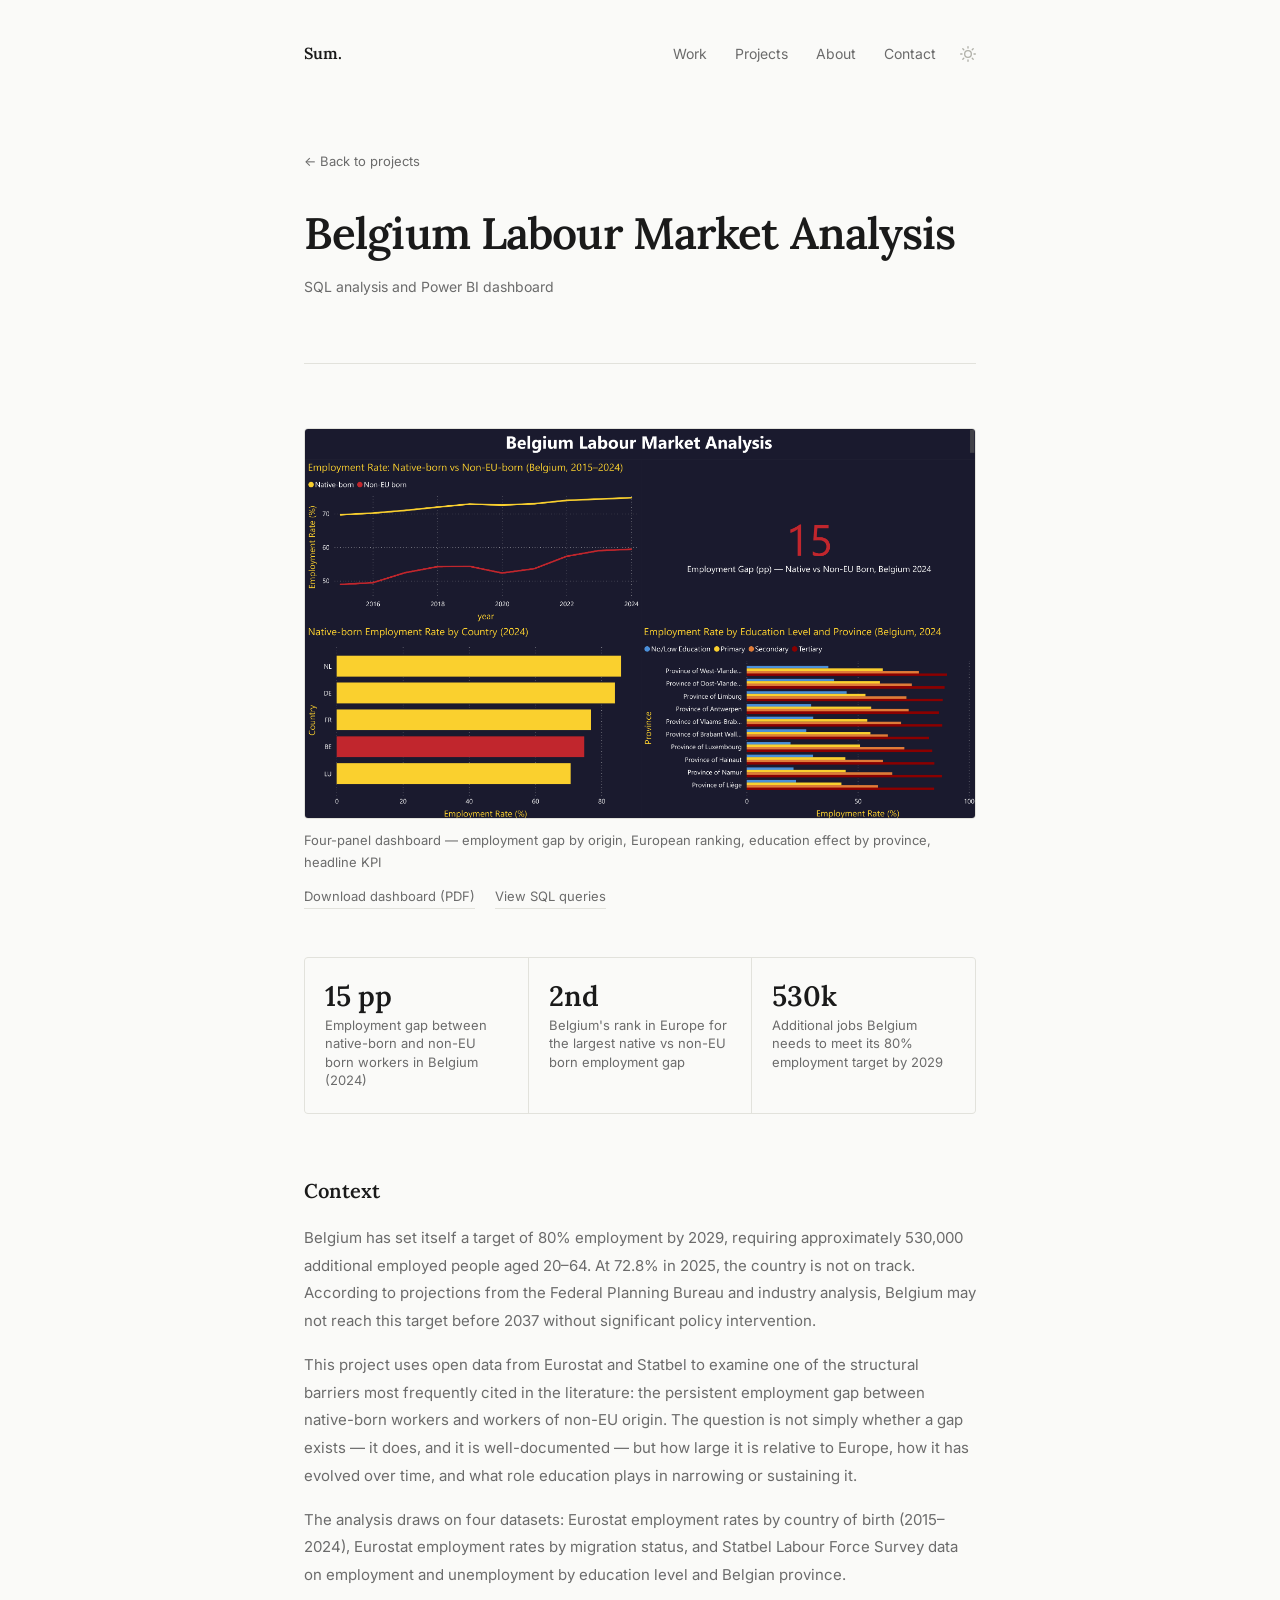
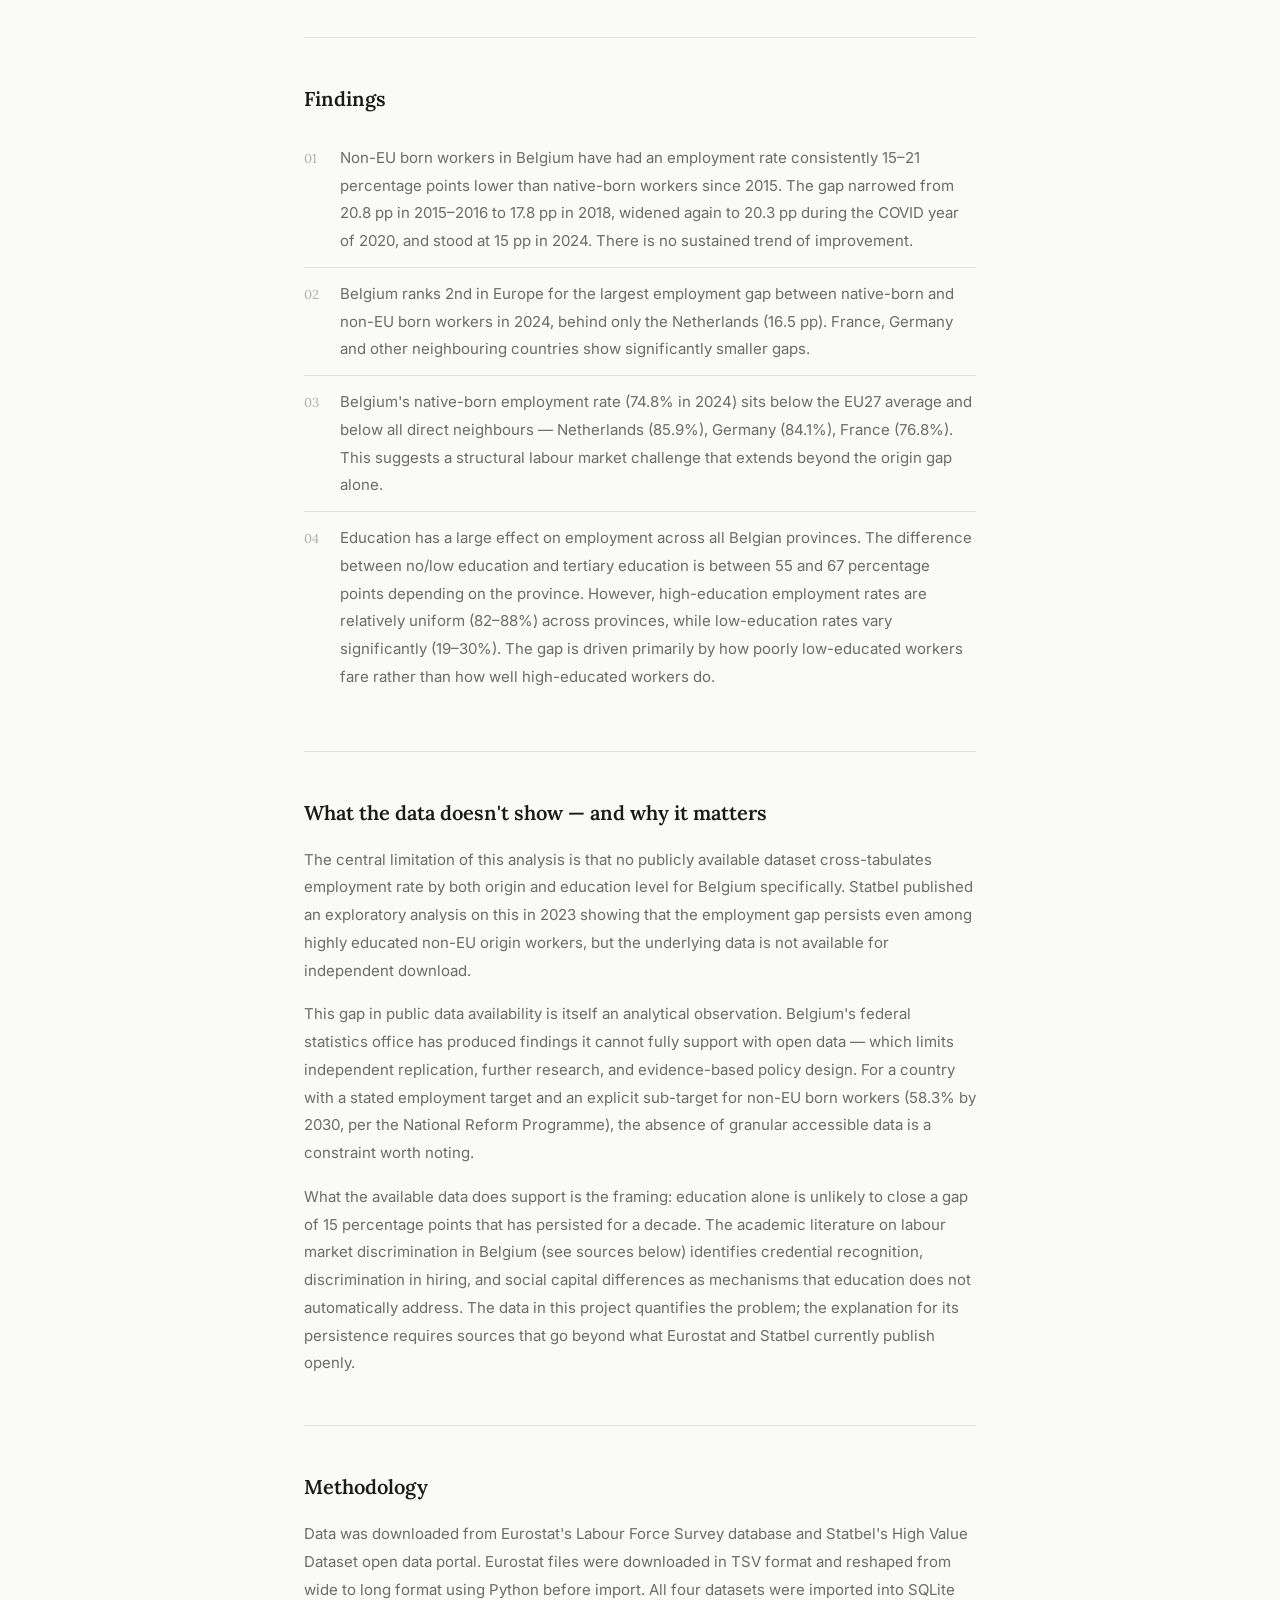
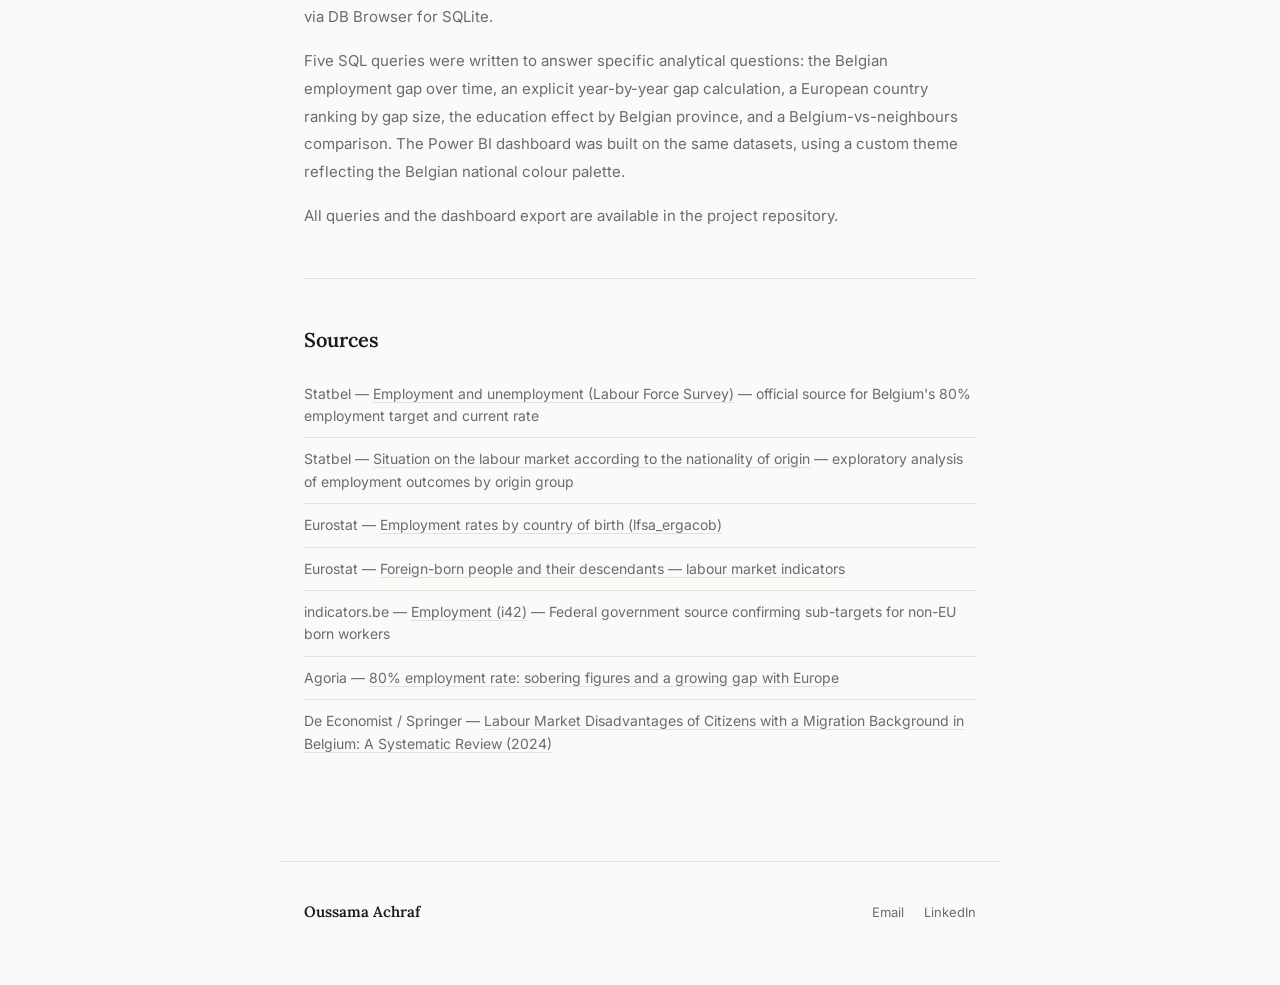
==== labour-market-analysis.html @ a5e53f94 "Add Belgium Labour Market Analysis project; rename process analysis file - Add labour-market-analysi" ====
<!DOCTYPE html>
<html lang="en">
<head>
<meta charset="UTF-8">
<meta name="viewport" content="width=device-width, initial-scale=1.0">
<title>Belgium Labour Market Analysis — Oussama Achraf</title>
<link rel="icon" href="./favicon.svg" type="image/svg+xml">
<link rel="preconnect" href="https://fonts.googleapis.com">
<link rel="preconnect" href="https://fonts.gstatic.com" crossorigin>
<link href="https://fonts.googleapis.com/css2?family=Lora:ital,wght@0,400;0,600;1,400&family=Inter:wght@300;400;500&display=swap" rel="stylesheet">
<style>
*, *::before, *::after {
  box-sizing: border-box;
  margin: 0;
  padding: 0;
}

:root {
  --bg: #fafaf8;
  --text: #1a1a1a;
  --muted: #6b6b6b;
  --faint: #b0b0a8;
  --border: #e2e2dc;
  --surface: #f2f2ee;
  --serif: 'Lora', Georgia, serif;
  --sans: 'Inter', system-ui, sans-serif;
}

body.dark {
  --bg: #1e1e1e;
  --text: #e8e8e3;
  --muted: #8a8a82;
  --faint: #4e4e49;
  --border: #2d2d2a;
  --surface: #252522;
}

html {
  font-size: 16px;
  scroll-behavior: smooth;
}

body {
  background: var(--bg);
  color: var(--text);
  font-family: var(--sans);
  font-weight: 400;
  line-height: 1.7;
  -webkit-font-smoothing: antialiased;
  transition: background 0.2s ease, color 0.2s ease;
}

/* ─── NAV ─────────────────────────────────────────── */
nav {
  max-width: 720px;
  margin: 0 auto;
  padding: 40px 24px 0;
  display: flex;
  justify-content: space-between;
  align-items: baseline;
}

.nav-name {
  font-family: var(--serif);
  font-size: 1rem;
  font-weight: 600;
  color: var(--text);
  text-decoration: none;
}

.nav-right {
  display: flex;
  align-items: center;
  gap: 24px;
}

.nav-links {
  list-style: none;
  display: flex;
  gap: 28px;
}

.nav-links a {
  font-size: 0.875rem;
  color: var(--muted);
  text-decoration: none;
  transition: color 0.2s;
}

.nav-links a:hover { color: var(--text); }

.theme-toggle {
  background: none;
  border: none;
  cursor: pointer;
  color: var(--faint);
  display: grid;
  place-items: center;
  padding: 0;
  transition: color 0.2s;
  line-height: 1;
}

.theme-toggle:hover { color: var(--text); }
.theme-toggle .icon-sun { display: block; }
.theme-toggle .icon-moon { display: none; }
body.dark .theme-toggle .icon-sun { display: none; }
body.dark .theme-toggle .icon-moon { display: block; }

/* ─── MAIN ────────────────────────────────────────── */
main {
  max-width: 720px;
  margin: 0 auto;
  padding: 0 24px;
}

/* ─── PAGE HEADER ─────────────────────────────────── */
.page-header {
  padding-top: 80px;
  padding-bottom: 64px;
  border-bottom: 1px solid var(--border);
}

.back-link {
  display: inline-block;
  font-size: 0.8125rem;
  color: var(--muted);
  text-decoration: none;
  margin-bottom: 36px;
  transition: color 0.2s;
}

.back-link:hover { color: var(--text); }
.back-link::before { content: "← "; }

.page-title {
  font-family: var(--serif);
  font-size: clamp(1.75rem, 5vw, 2.75rem);
  font-weight: 600;
  line-height: 1.15;
  letter-spacing: -0.02em;
  margin-bottom: 16px;
}

.page-meta {
  font-size: 0.875rem;
  color: var(--muted);
}

/* ─── DASHBOARD ───────────────────────────────────── */
.dashboard-section {
  padding: 64px 0 0;
}

.dashboard-embed {
  width: 100%;
  border: 1px solid var(--border);
  border-radius: 4px;
  display: block;
}

.dashboard-caption {
  font-size: 0.8125rem;
  color: var(--muted);
  margin-top: 10px;
}

.dashboard-actions {
  margin-top: 12px;
  display: flex;
  gap: 20px;
}

.download-link {
  font-size: 0.8125rem;
  color: var(--muted);
  text-decoration: none;
  border-bottom: 1px solid var(--border);
  padding-bottom: 1px;
  transition: color 0.2s, border-color 0.2s;
}

.download-link:hover {
  color: var(--text);
  border-color: var(--text);
}

/* ─── STAT STRIP ──────────────────────────────────── */
.stat-strip {
  display: grid;
  grid-template-columns: repeat(3, 1fr);
  gap: 1px;
  background: var(--border);
  border: 1px solid var(--border);
  border-radius: 4px;
  margin-top: 48px;
  overflow: hidden;
}

.stat-item {
  background: var(--bg);
  padding: 24px 20px;
}

.stat-value {
  font-family: var(--serif);
  font-size: 1.75rem;
  font-weight: 600;
  color: var(--text);
  line-height: 1;
  margin-bottom: 6px;
}

.stat-label {
  font-size: 0.8125rem;
  color: var(--muted);
  line-height: 1.4;
}

/* ─── ANALYSIS ────────────────────────────────────── */
.analysis {
  padding: 64px 0 96px;
}

.analysis-section {
  padding: 48px 0 0;
  border-top: 1px solid var(--border);
  margin-top: 48px;
}

.analysis-section:first-child {
  margin-top: 0;
  border-top: none;
  padding-top: 0;
}

.analysis-h2 {
  font-family: var(--serif);
  font-size: 1.25rem;
  font-weight: 600;
  color: var(--text);
  line-height: 1.3;
  margin-bottom: 20px;
}

.analysis-h3 {
  font-family: var(--serif);
  font-size: 1rem;
  font-weight: 600;
  color: var(--text);
  line-height: 1.4;
  margin-bottom: 12px;
  margin-top: 36px;
}

.analysis-h3:first-of-type { margin-top: 24px; }

.analysis p {
  font-size: 0.9375rem;
  color: var(--muted);
  line-height: 1.85;
  margin-bottom: 0;
}

.analysis p + p { margin-top: 16px; }

/* ─── FINDINGS LIST ───────────────────────────────── */
.findings-list {
  list-style: none;
  margin-top: 20px;
}

.findings-list li {
  font-size: 0.9375rem;
  color: var(--muted);
  line-height: 1.85;
  padding: 12px 0;
  border-bottom: 1px solid var(--border);
  display: flex;
  gap: 16px;
  align-items: baseline;
}

.findings-list li:last-child { border-bottom: none; }

.finding-number {
  font-family: var(--serif);
  font-size: 0.8125rem;
  color: var(--faint);
  flex-shrink: 0;
  width: 20px;
}

/* ─── SOURCE LIST ─────────────────────────────────── */
.source-list {
  list-style: none;
  margin-top: 20px;
}

.source-list li {
  font-size: 0.875rem;
  color: var(--muted);
  padding: 10px 0;
  border-bottom: 1px solid var(--border);
  line-height: 1.6;
}

.source-list li:last-child { border-bottom: none; }

.source-list a {
  color: var(--muted);
  text-decoration: none;
  border-bottom: 1px solid var(--border);
  transition: color 0.2s, border-color 0.2s;
}

.source-list a:hover {
  color: var(--text);
  border-color: var(--text);
}

/* ─── FOOTER ──────────────────────────────────────── */
footer {
  max-width: 720px;
  margin: 0 auto;
  padding: 36px 24px 60px;
  border-top: 1px solid var(--border);
  display: flex;
  justify-content: space-between;
  align-items: center;
}

.footer-name {
  font-family: var(--serif);
  font-size: 0.9375rem;
  font-weight: 600;
  color: var(--text);
}

.footer-links {
  list-style: none;
  display: flex;
  gap: 20px;
}

.footer-links a {
  font-size: 0.8125rem;
  color: var(--muted);
  text-decoration: none;
  transition: color 0.2s;
}

.footer-links a:hover { color: var(--text); }

/* ─── RESPONSIVE ──────────────────────────────────── */
@media (max-width: 640px) {
  nav { flex-direction: column; gap: 18px; }
  footer { flex-direction: column; align-items: flex-start; gap: 20px; }
  .stat-strip { grid-template-columns: 1fr; }
}
</style>
</head>
<body>

<nav>
  <a href="index.html" class="nav-name">Sum.</a>
  <div class="nav-right">
    <ul class="nav-links">
      <li><a href="index.html#work">Work</a></li>
      <li><a href="index.html#projects">Projects</a></li>
      <li><a href="index.html#about">About</a></li>
      <li><a href="mailto:achraafoussama@gmail.com">Contact</a></li>
    </ul>
    <button class="theme-toggle" aria-label="Toggle theme">
      <svg class="icon-sun" width="16" height="16" viewBox="0 0 24 24" fill="none" stroke="currentColor" stroke-width="2" stroke-linecap="round" stroke-linejoin="round">
        <circle cx="12" cy="12" r="5"/><line x1="12" y1="1" x2="12" y2="3"/><line x1="12" y1="21" x2="12" y2="23"/>
        <line x1="4.22" y1="4.22" x2="5.64" y2="5.64"/><line x1="18.36" y1="18.36" x2="19.78" y2="19.78"/>
        <line x1="1" y1="12" x2="3" y2="12"/><line x1="21" y1="12" x2="23" y2="12"/>
        <line x1="4.22" y1="19.78" x2="5.64" y2="18.36"/><line x1="18.36" y1="5.64" x2="19.78" y2="4.22"/>
      </svg>
      <svg class="icon-moon" width="16" height="16" viewBox="0 0 24 24" fill="none" stroke="currentColor" stroke-width="2" stroke-linecap="round" stroke-linejoin="round">
        <path d="M21 12.79A9 9 0 1 1 11.21 3 7 7 0 0 0 21 12.79z"/>
      </svg>
    </button>
  </div>
</nav>

<main>
  <header class="page-header">
    <a href="index.html" class="back-link">Back to projects</a>
    <h1 class="page-title">Belgium Labour Market Analysis</h1>
    <p class="page-meta">SQL analysis and Power BI dashboard</p>
  </header>

  <section class="dashboard-section">
    <img src="assets/images/belgium_labour_market_dashboard.png" alt="Power BI dashboard showing Belgium labour market analysis" class="dashboard-embed">
    <p class="dashboard-caption">Four-panel dashboard — employment gap by origin, European ranking, education effect by province, headline KPI</p>
    <div class="dashboard-actions">
      <a href="https://github.com/sumachraf/belgium-labour-market-analysis/blob/main/belgium_labour_market.pdf" target="_blank" rel="noopener" class="download-link">Download dashboard (PDF)</a>
      <a href="https://github.com/sumachraf/belgium-labour-market-analysis/blob/main/belgium_labour_market_queries.sql" target="_blank" rel="noopener" class="download-link">View SQL queries</a>
    </div>

    <div class="stat-strip">
      <div class="stat-item">
        <div class="stat-value">15 pp</div>
        <div class="stat-label">Employment gap between native-born and non-EU born workers in Belgium (2024)</div>
      </div>
      <div class="stat-item">
        <div class="stat-value">2nd</div>
        <div class="stat-label">Belgium's rank in Europe for the largest native vs non-EU born employment gap</div>
      </div>
      <div class="stat-item">
        <div class="stat-value">530k</div>
        <div class="stat-label">Additional jobs Belgium needs to meet its 80% employment target by 2029</div>
      </div>
    </div>
  </section>

  <article class="analysis">
    <div class="analysis-section">
      <h2 class="analysis-h2">Context</h2>
      <p>Belgium has set itself a target of 80% employment by 2029, requiring approximately 530,000 additional employed people aged 20–64. At 72.8% in 2025, the country is not on track. According to projections from the Federal Planning Bureau and industry analysis, Belgium may not reach this target before 2037 without significant policy intervention.</p>
      <p>This project uses open data from Eurostat and Statbel to examine one of the structural barriers most frequently cited in the literature: the persistent employment gap between native-born workers and workers of non-EU origin. The question is not simply whether a gap exists — it does, and it is well-documented — but how large it is relative to Europe, how it has evolved over time, and what role education plays in narrowing or sustaining it.</p>
      <p>The analysis draws on four datasets: Eurostat employment rates by country of birth (2015–2024), Eurostat employment rates by migration status, and Statbel Labour Force Survey data on employment and unemployment by education level and Belgian province.</p>
    </div>

    <div class="analysis-section">
      <h2 class="analysis-h2">Findings</h2>
      <ul class="findings-list">
        <li>
          <span class="finding-number">01</span>
          <span>Non-EU born workers in Belgium have had an employment rate consistently 15–21 percentage points lower than native-born workers since 2015. The gap narrowed from 20.8 pp in 2015–2016 to 17.8 pp in 2018, widened again to 20.3 pp during the COVID year of 2020, and stood at 15 pp in 2024. There is no sustained trend of improvement.</span>
        </li>
        <li>
          <span class="finding-number">02</span>
          <span>Belgium ranks 2nd in Europe for the largest employment gap between native-born and non-EU born workers in 2024, behind only the Netherlands (16.5 pp). France, Germany and other neighbouring countries show significantly smaller gaps.</span>
        </li>
        <li>
          <span class="finding-number">03</span>
          <span>Belgium's native-born employment rate (74.8% in 2024) sits below the EU27 average and below all direct neighbours — Netherlands (85.9%), Germany (84.1%), France (76.8%). This suggests a structural labour market challenge that extends beyond the origin gap alone.</span>
        </li>
        <li>
          <span class="finding-number">04</span>
          <span>Education has a large effect on employment across all Belgian provinces. The difference between no/low education and tertiary education is between 55 and 67 percentage points depending on the province. However, high-education employment rates are relatively uniform (82–88%) across provinces, while low-education rates vary significantly (19–30%). The gap is driven primarily by how poorly low-educated workers fare rather than how well high-educated workers do.</span>
        </li>
      </ul>
    </div>

    <div class="analysis-section">
      <h2 class="analysis-h2">What the data doesn't show — and why it matters</h2>
      <p>The central limitation of this analysis is that no publicly available dataset cross-tabulates employment rate by both origin and education level for Belgium specifically. Statbel published an exploratory analysis on this in 2023 showing that the employment gap persists even among highly educated non-EU origin workers, but the underlying data is not available for independent download.</p>
      <p>This gap in public data availability is itself an analytical observation. Belgium's federal statistics office has produced findings it cannot fully support with open data — which limits independent replication, further research, and evidence-based policy design. For a country with a stated employment target and an explicit sub-target for non-EU born workers (58.3% by 2030, per the National Reform Programme), the absence of granular accessible data is a constraint worth noting.</p>
      <p>What the available data does support is the framing: education alone is unlikely to close a gap of 15 percentage points that has persisted for a decade. The academic literature on labour market discrimination in Belgium (see sources below) identifies credential recognition, discrimination in hiring, and social capital differences as mechanisms that education does not automatically address. The data in this project quantifies the problem; the explanation for its persistence requires sources that go beyond what Eurostat and Statbel currently publish openly.</p>
    </div>

    <div class="analysis-section">
      <h2 class="analysis-h2">Methodology</h2>
      <p>Data was downloaded from Eurostat's Labour Force Survey database and Statbel's High Value Dataset open data portal. Eurostat files were downloaded in TSV format and reshaped from wide to long format using Python before import. All four datasets were imported into SQLite via DB Browser for SQLite.</p>
      <p>Five SQL queries were written to answer specific analytical questions: the Belgian employment gap over time, an explicit year-by-year gap calculation, a European country ranking by gap size, the education effect by Belgian province, and a Belgium-vs-neighbours comparison. The Power BI dashboard was built on the same datasets, using a custom theme reflecting the Belgian national colour palette.</p>
      <p>All queries and the dashboard export are available in the project repository.</p>
    </div>

    <div class="analysis-section">
      <h2 class="analysis-h2">Sources</h2>
      <ul class="source-list">
        <li>Statbel — <a href="https://statbel.fgov.be/en/themes/work-training/labour-market/employment-and-unemployment" target="_blank" rel="noopener">Employment and unemployment (Labour Force Survey)</a> — official source for Belgium's 80% employment target and current rate</li>
        <li>Statbel — <a href="https://statbel.fgov.be/en/news/situation-labour-market-according-nationality-origin" target="_blank" rel="noopener">Situation on the labour market according to the nationality of origin</a> — exploratory analysis of employment outcomes by origin group</li>
        <li>Eurostat — <a href="https://ec.europa.eu/eurostat/databrowser/view/LFSA_ERGACOB/default/table" target="_blank" rel="noopener">Employment rates by country of birth (lfsa_ergacob)</a></li>
        <li>Eurostat — <a href="https://ec.europa.eu/eurostat/statistics-explained/index.php?title=Foreign-born_people_and_their_descendants_-_labour_market_indicators" target="_blank" rel="noopener">Foreign-born people and their descendants — labour market indicators</a></li>
        <li>indicators.be — <a href="https://indicators.be/en/i/G08_EMP/Employment_(i42)" target="_blank" rel="noopener">Employment (i42)</a> — Federal government source confirming sub-targets for non-EU born workers</li>
        <li>Agoria — <a href="https://www.agoria.be/en/services/expertise/talent/be-the-change/80-employment-rate-sobering-figures-and-a-growing-gap-with-europe" target="_blank" rel="noopener">80% employment rate: sobering figures and a growing gap with Europe</a></li>
        <li>De Economist / Springer — <a href="https://link.springer.com/article/10.1007/s10645-024-09443-5" target="_blank" rel="noopener">Labour Market Disadvantages of Citizens with a Migration Background in Belgium: A Systematic Review (2024)</a></li>
      </ul>
    </div>
  </article>
</main>

<footer>
  <span class="footer-name">Oussama Achraf</span>
  <ul class="footer-links">
    <li><a href="mailto:achraafoussama@gmail.com">Email</a></li>
    <li><a href="https://www.linkedin.com/in/oussama-achraf/">LinkedIn</a></li>
  </ul>
</footer>

<script>
  const toggle = document.querySelector('.theme-toggle');
  const body = document.body;
  const saved = localStorage.getItem('theme');
  if (saved === 'dark') body.classList.add('dark');
  toggle.addEventListener('click', () => {
    body.classList.toggle('dark');
    localStorage.setItem('theme', body.classList.contains('dark') ? 'dark' : 'light');
  });
</script>

</body>
</html>
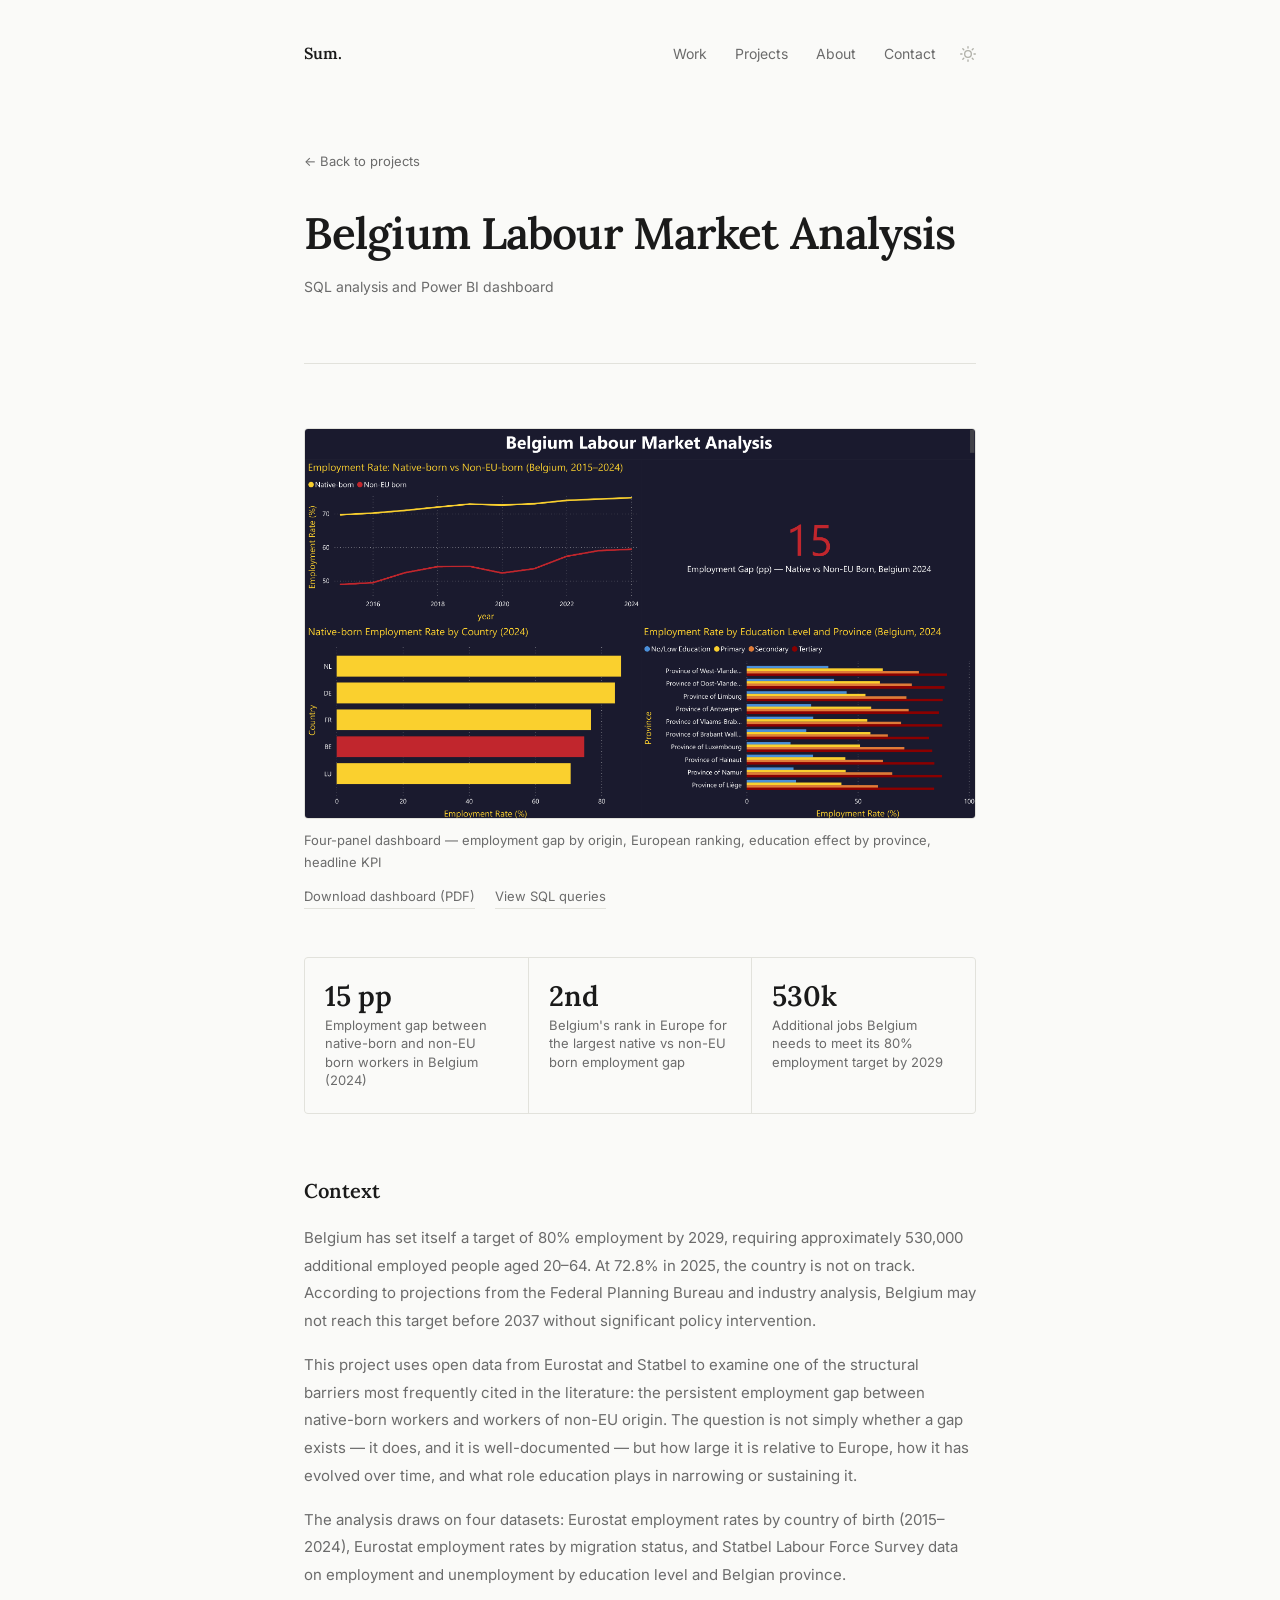
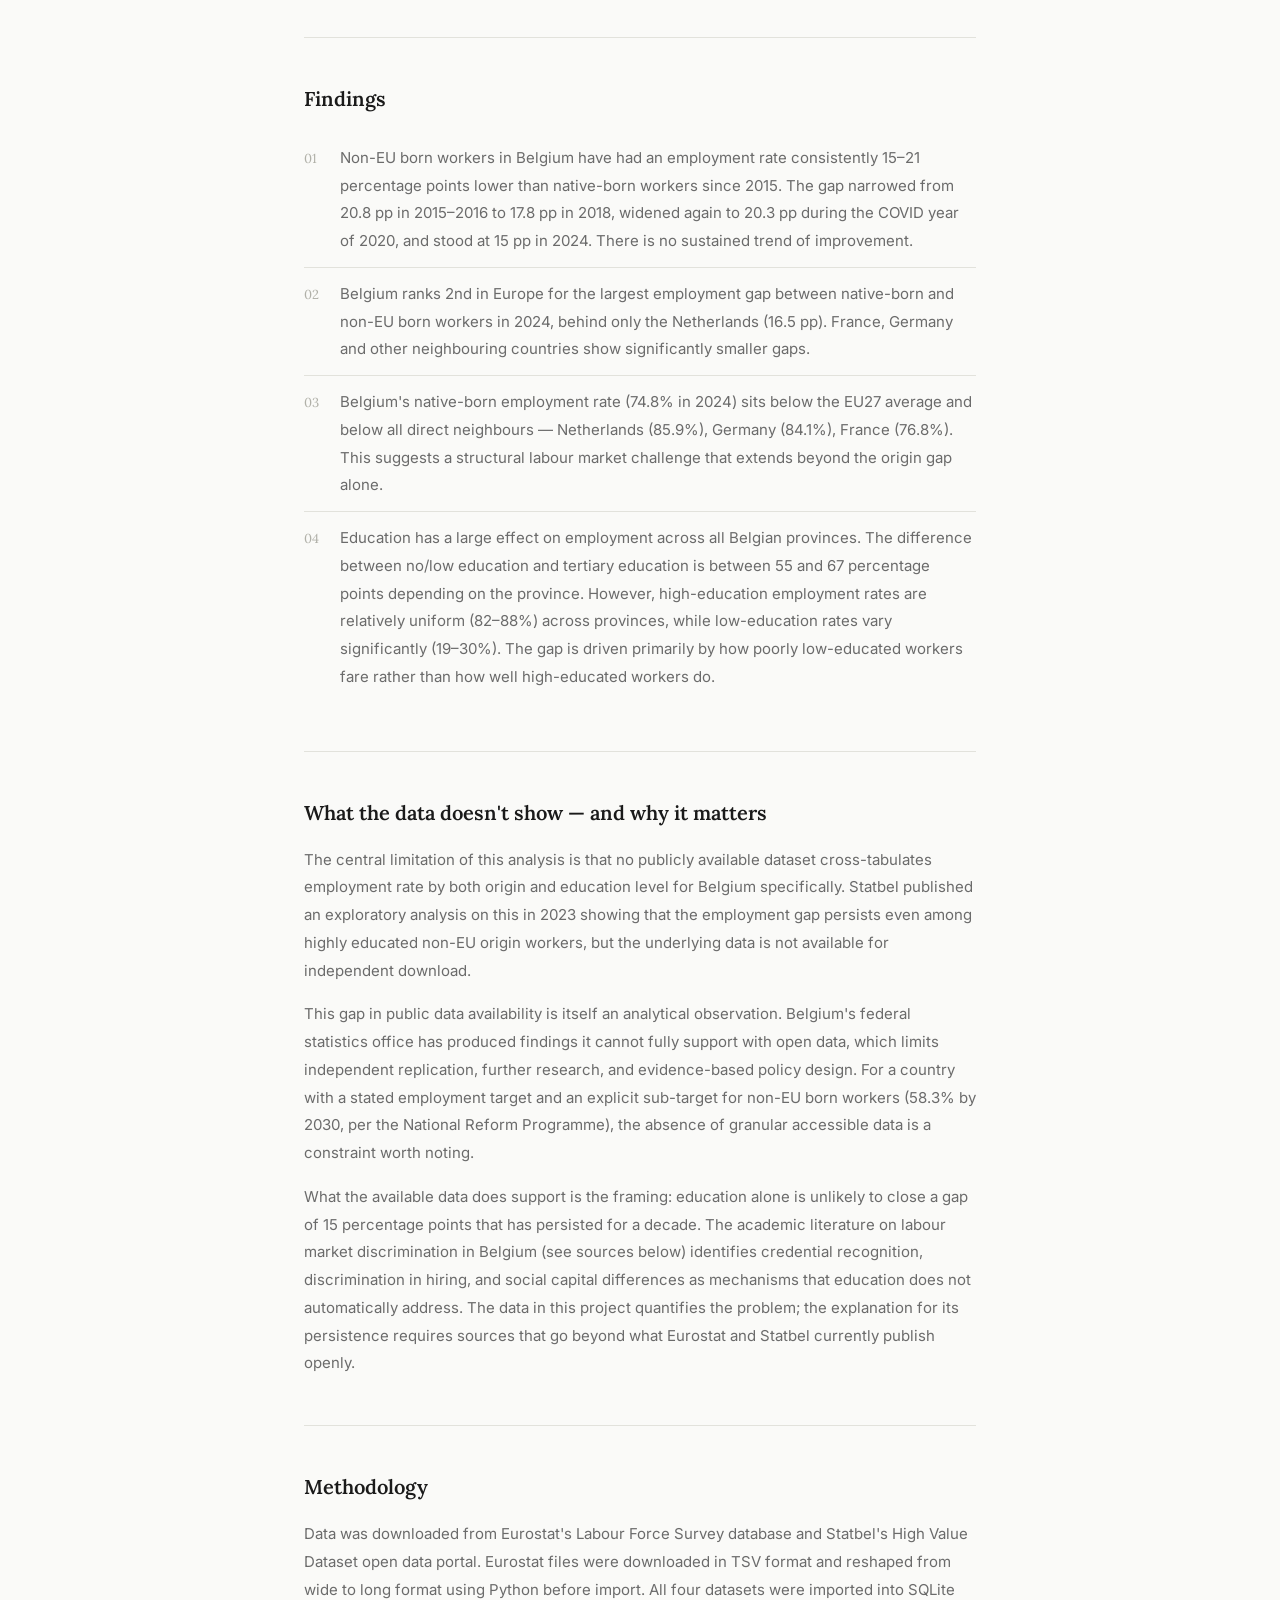
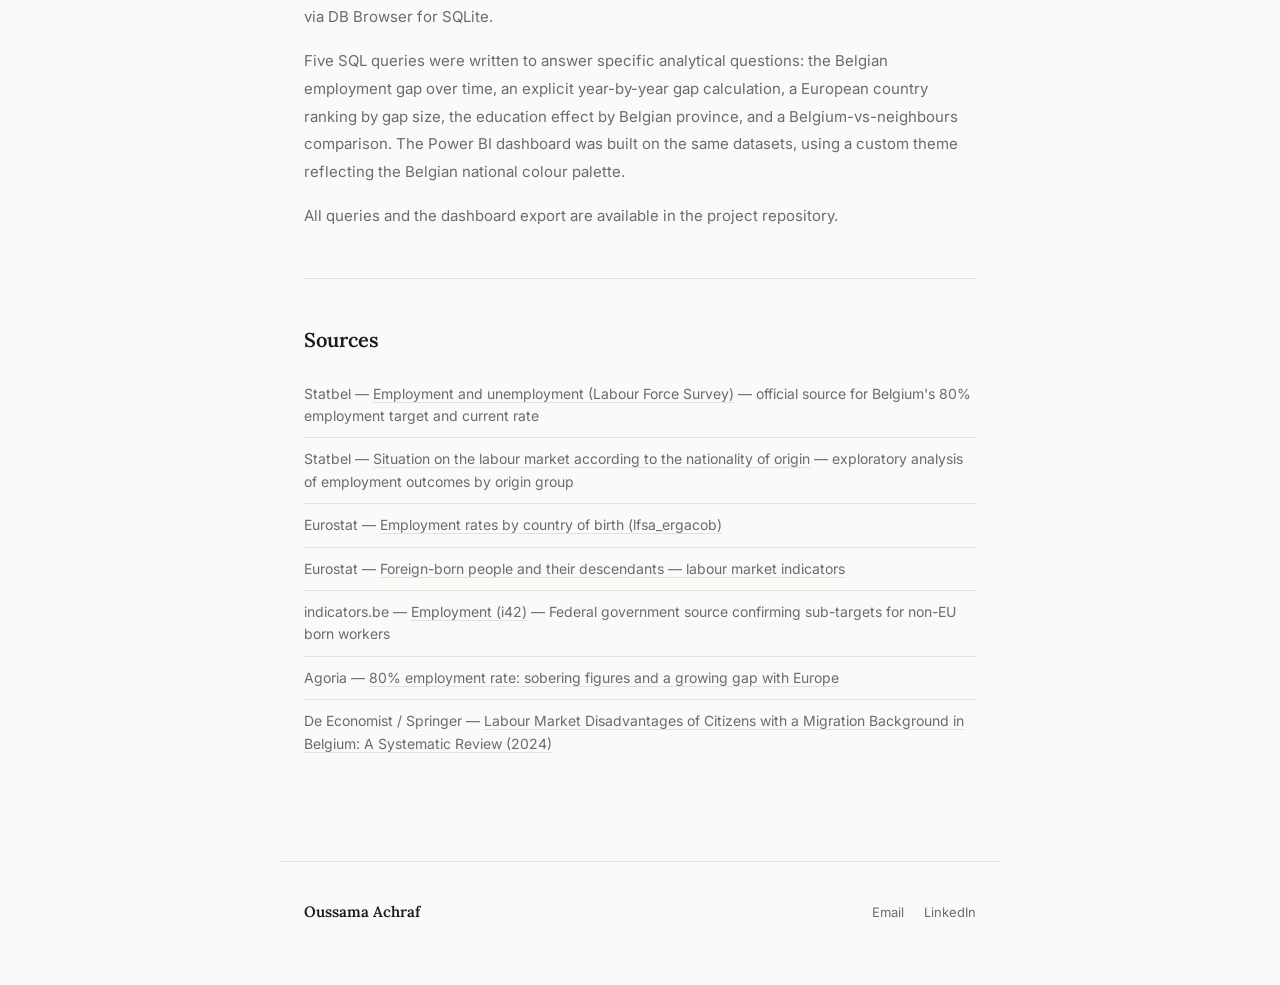
==== commit 6a16646b: "Improve labour market analysis page: image link, PDF download, prose - Wrap dashboard image in ancho" ====
--- a/labour-market-analysis.html
+++ b/labour-market-analysis.html
@@ -393,10 +393,10 @@
   </header>
 
   <section class="dashboard-section">
-    <img src="assets/images/belgium_labour_market_dashboard.png" alt="Power BI dashboard showing Belgium labour market analysis" class="dashboard-embed">
+    <a href="assets/images/belgium_labour_market_dashboard.png" target="_blank" rel="noopener"><img src="assets/images/belgium_labour_market_dashboard.png" alt="Power BI dashboard showing Belgium labour market analysis" class="dashboard-embed"></a>
     <p class="dashboard-caption">Four-panel dashboard — employment gap by origin, European ranking, education effect by province, headline KPI</p>
     <div class="dashboard-actions">
-      <a href="https://github.com/sumachraf/belgium-labour-market-analysis/blob/main/belgium_labour_market.pdf" target="_blank" rel="noopener" class="download-link">Download dashboard (PDF)</a>
+      <a href="assets/documents/belgium_labour_market.pdf" download class="download-link">Download dashboard (PDF)</a>
       <a href="https://github.com/sumachraf/belgium-labour-market-analysis/blob/main/belgium_labour_market_queries.sql" target="_blank" rel="noopener" class="download-link">View SQL queries</a>
     </div>
 
@@ -449,7 +449,7 @@
     <div class="analysis-section">
       <h2 class="analysis-h2">What the data doesn't show — and why it matters</h2>
       <p>The central limitation of this analysis is that no publicly available dataset cross-tabulates employment rate by both origin and education level for Belgium specifically. Statbel published an exploratory analysis on this in 2023 showing that the employment gap persists even among highly educated non-EU origin workers, but the underlying data is not available for independent download.</p>
-      <p>This gap in public data availability is itself an analytical observation. Belgium's federal statistics office has produced findings it cannot fully support with open data — which limits independent replication, further research, and evidence-based policy design. For a country with a stated employment target and an explicit sub-target for non-EU born workers (58.3% by 2030, per the National Reform Programme), the absence of granular accessible data is a constraint worth noting.</p>
+      <p>This gap in public data availability is itself an analytical observation. Belgium's federal statistics office has produced findings it cannot fully support with open data, which limits independent replication, further research, and evidence-based policy design. For a country with a stated employment target and an explicit sub-target for non-EU born workers (58.3% by 2030, per the National Reform Programme), the absence of granular accessible data is a constraint worth noting.</p>
       <p>What the available data does support is the framing: education alone is unlikely to close a gap of 15 percentage points that has persisted for a decade. The academic literature on labour market discrimination in Belgium (see sources below) identifies credential recognition, discrimination in hiring, and social capital differences as mechanisms that education does not automatically address. The data in this project quantifies the problem; the explanation for its persistence requires sources that go beyond what Eurostat and Statbel currently publish openly.</p>
     </div>
 
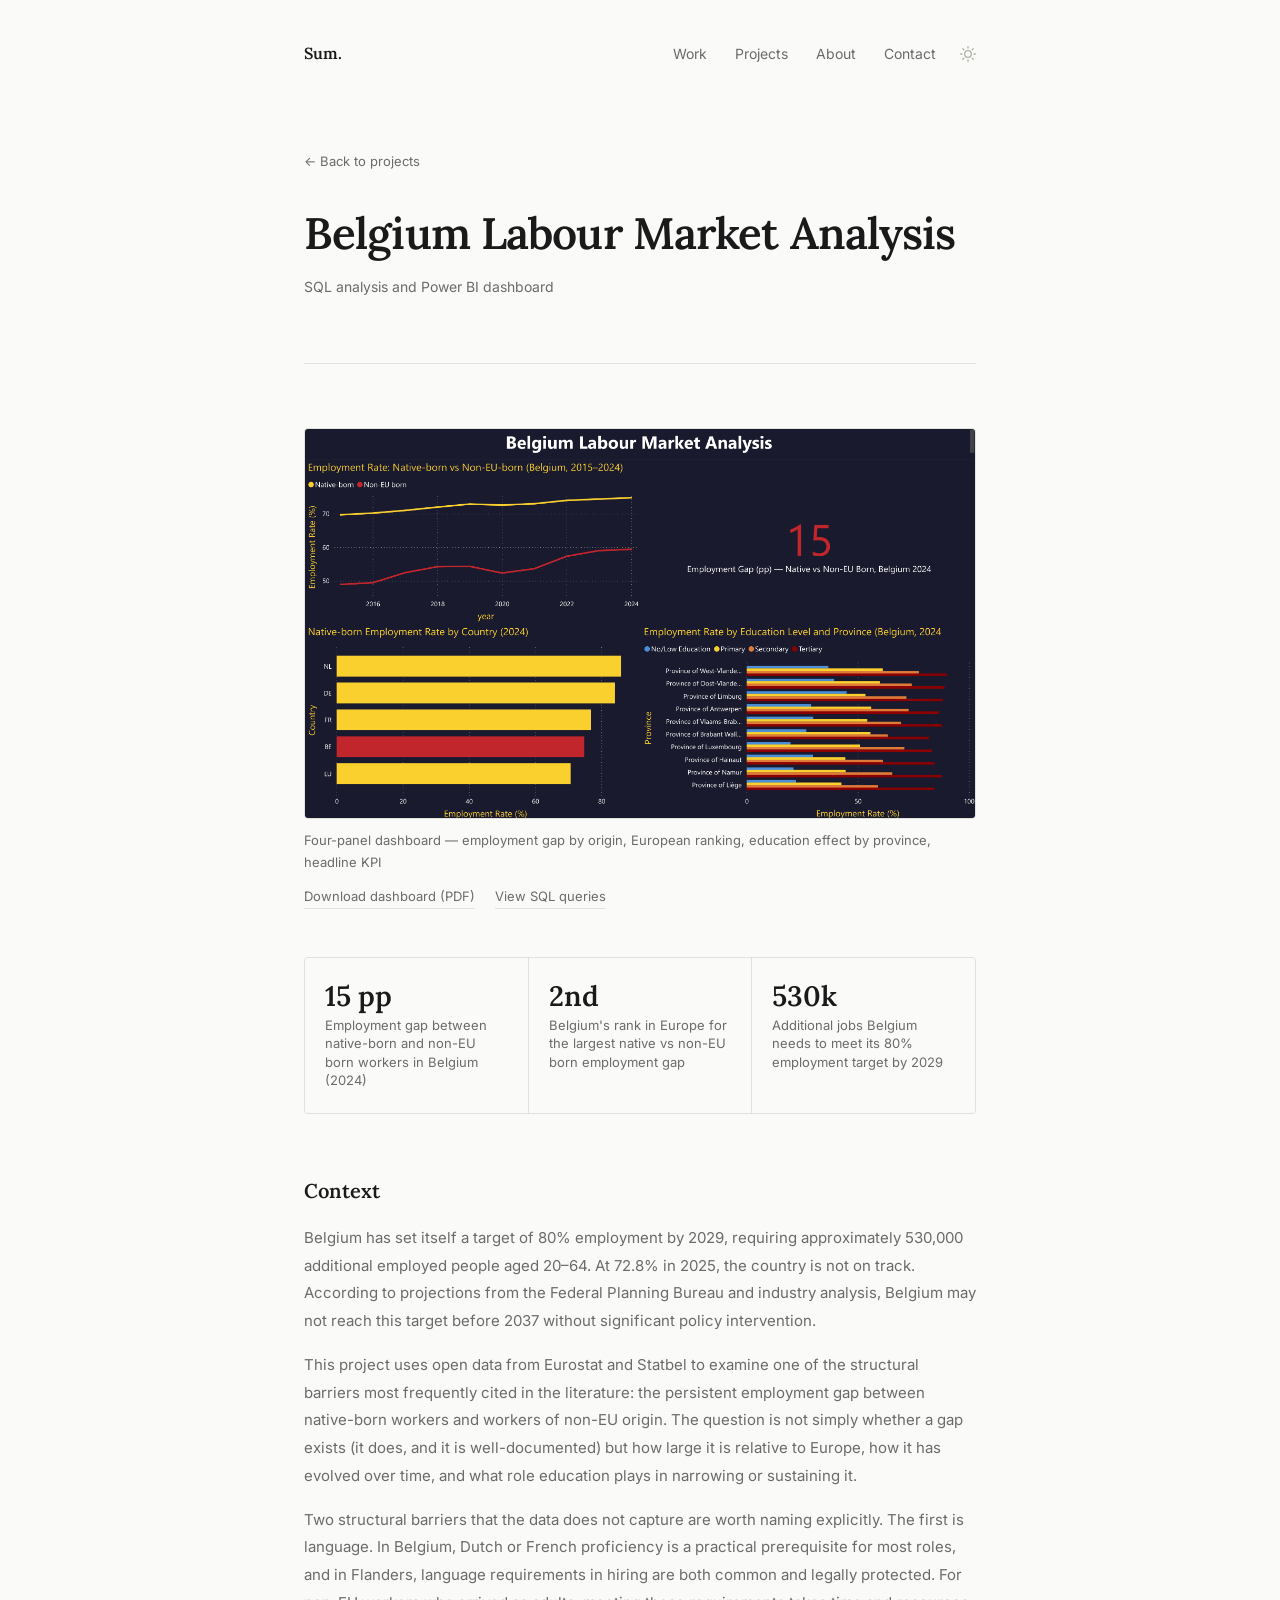
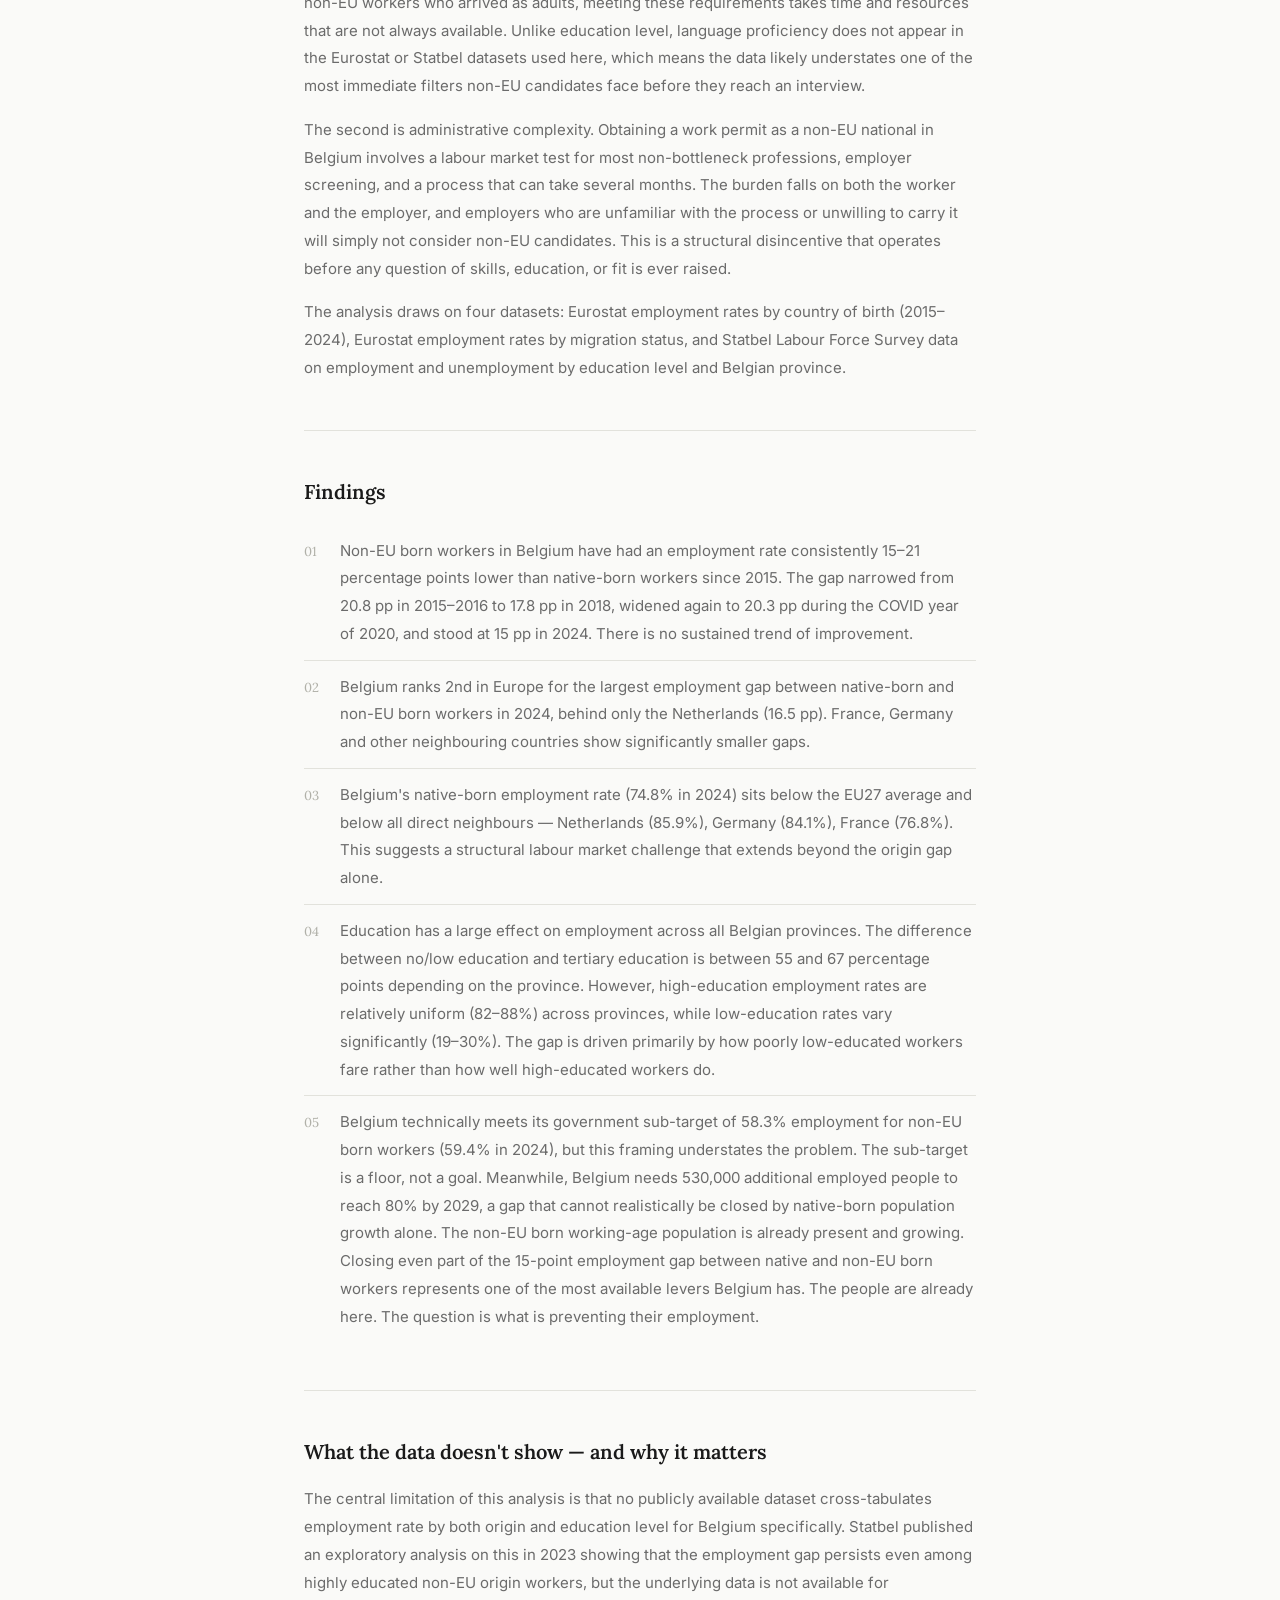
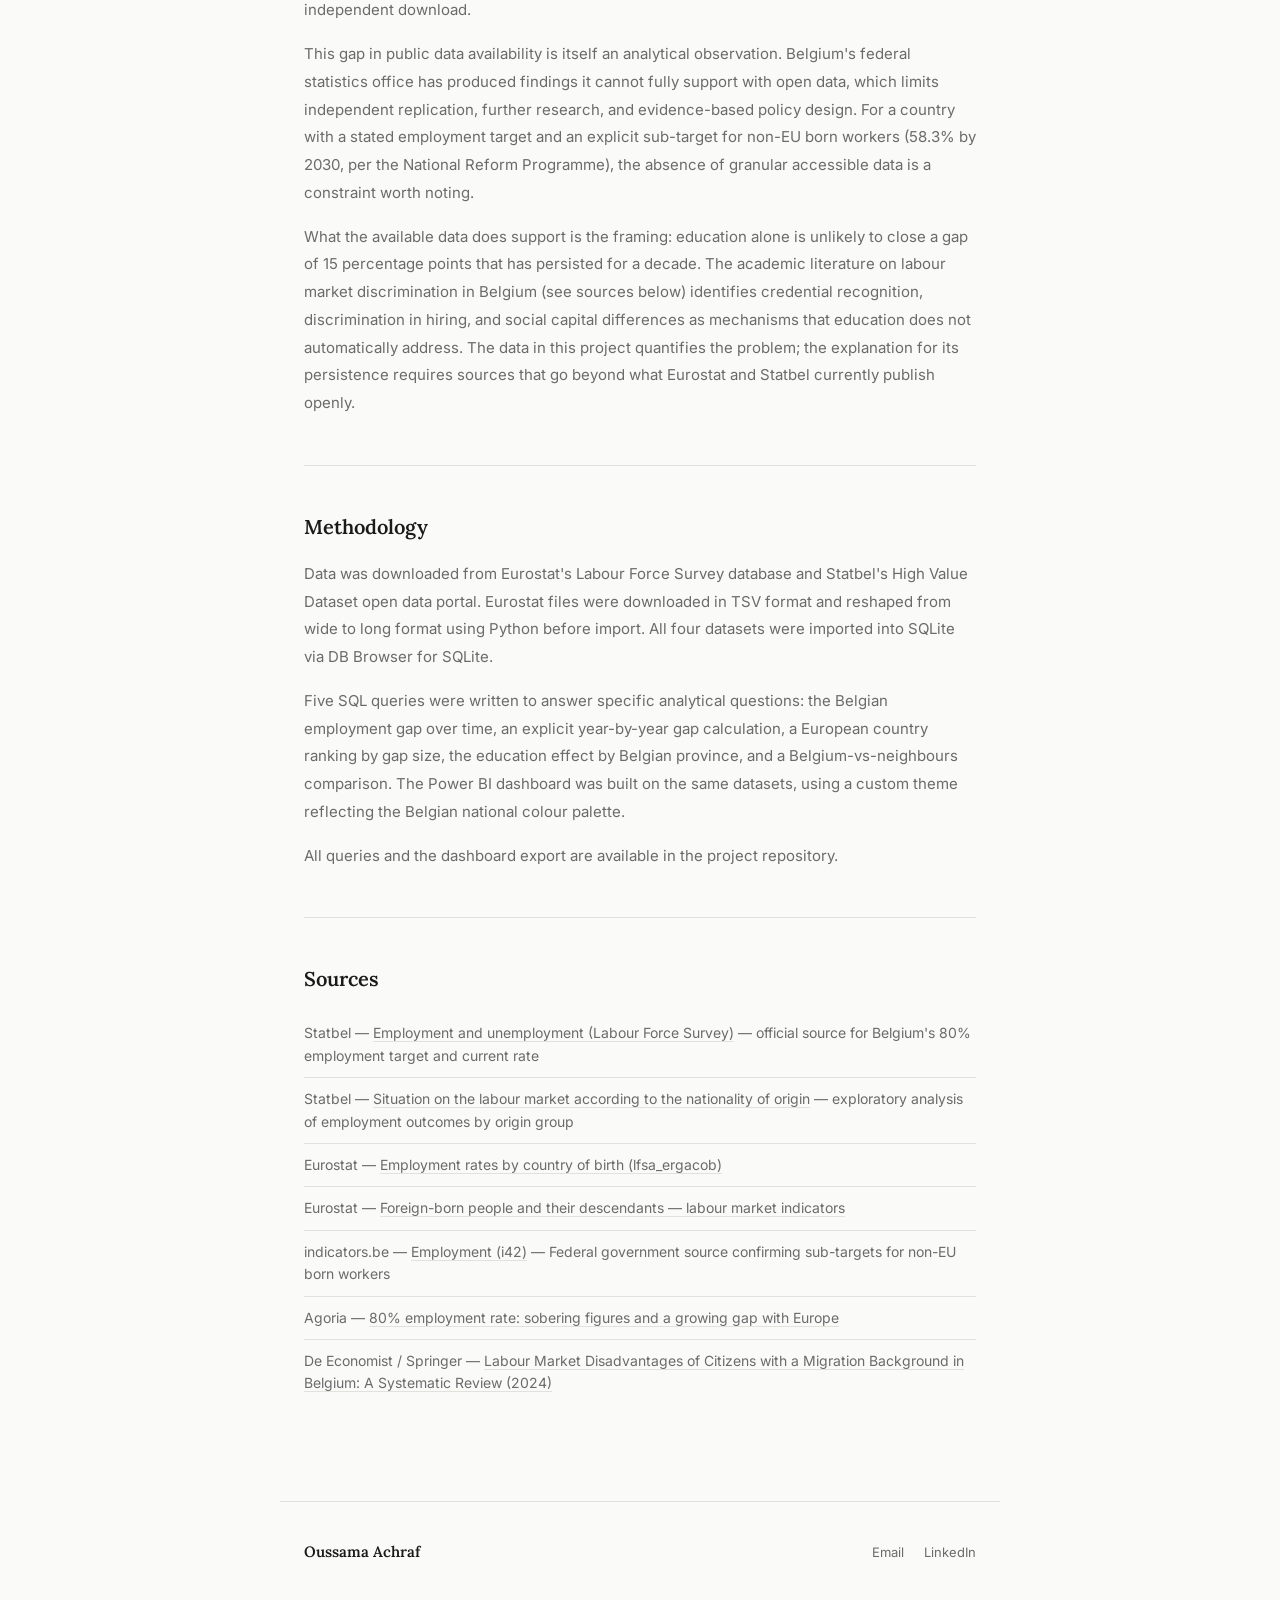
==== commit 248ea8ef: "Expand context and findings in labour market analysis - Replace em-dash construction in Context with" ====
--- a/labour-market-analysis.html
+++ b/labour-market-analysis.html
@@ -420,7 +420,9 @@
     <div class="analysis-section">
       <h2 class="analysis-h2">Context</h2>
       <p>Belgium has set itself a target of 80% employment by 2029, requiring approximately 530,000 additional employed people aged 20–64. At 72.8% in 2025, the country is not on track. According to projections from the Federal Planning Bureau and industry analysis, Belgium may not reach this target before 2037 without significant policy intervention.</p>
-      <p>This project uses open data from Eurostat and Statbel to examine one of the structural barriers most frequently cited in the literature: the persistent employment gap between native-born workers and workers of non-EU origin. The question is not simply whether a gap exists — it does, and it is well-documented — but how large it is relative to Europe, how it has evolved over time, and what role education plays in narrowing or sustaining it.</p>
+      <p>This project uses open data from Eurostat and Statbel to examine one of the structural barriers most frequently cited in the literature: the persistent employment gap between native-born workers and workers of non-EU origin. The question is not simply whether a gap exists (it does, and it is well-documented) but how large it is relative to Europe, how it has evolved over time, and what role education plays in narrowing or sustaining it.</p>
+      <p>Two structural barriers that the data does not capture are worth naming explicitly. The first is language. In Belgium, Dutch or French proficiency is a practical prerequisite for most roles, and in Flanders, language requirements in hiring are both common and legally protected. For non-EU workers who arrived as adults, meeting these requirements takes time and resources that are not always available. Unlike education level, language proficiency does not appear in the Eurostat or Statbel datasets used here, which means the data likely understates one of the most immediate filters non-EU candidates face before they reach an interview.</p>
+      <p>The second is administrative complexity. Obtaining a work permit as a non-EU national in Belgium involves a labour market test for most non-bottleneck professions, employer screening, and a process that can take several months. The burden falls on both the worker and the employer, and employers who are unfamiliar with the process or unwilling to carry it will simply not consider non-EU candidates. This is a structural disincentive that operates before any question of skills, education, or fit is ever raised.</p>
       <p>The analysis draws on four datasets: Eurostat employment rates by country of birth (2015–2024), Eurostat employment rates by migration status, and Statbel Labour Force Survey data on employment and unemployment by education level and Belgian province.</p>
     </div>
 
@@ -443,6 +445,10 @@
           <span class="finding-number">04</span>
           <span>Education has a large effect on employment across all Belgian provinces. The difference between no/low education and tertiary education is between 55 and 67 percentage points depending on the province. However, high-education employment rates are relatively uniform (82–88%) across provinces, while low-education rates vary significantly (19–30%). The gap is driven primarily by how poorly low-educated workers fare rather than how well high-educated workers do.</span>
         </li>
+        <li>
+          <span class="finding-number">05</span>
+          <span>Belgium technically meets its government sub-target of 58.3% employment for non-EU born workers (59.4% in 2024), but this framing understates the problem. The sub-target is a floor, not a goal. Meanwhile, Belgium needs 530,000 additional employed people to reach 80% by 2029, a gap that cannot realistically be closed by native-born population growth alone. The non-EU born working-age population is already present and growing. Closing even part of the 15-point employment gap between native and non-EU born workers represents one of the most available levers Belgium has. The people are already here. The question is what is preventing their employment.</span>
+        </li>
       </ul>
     </div>
 
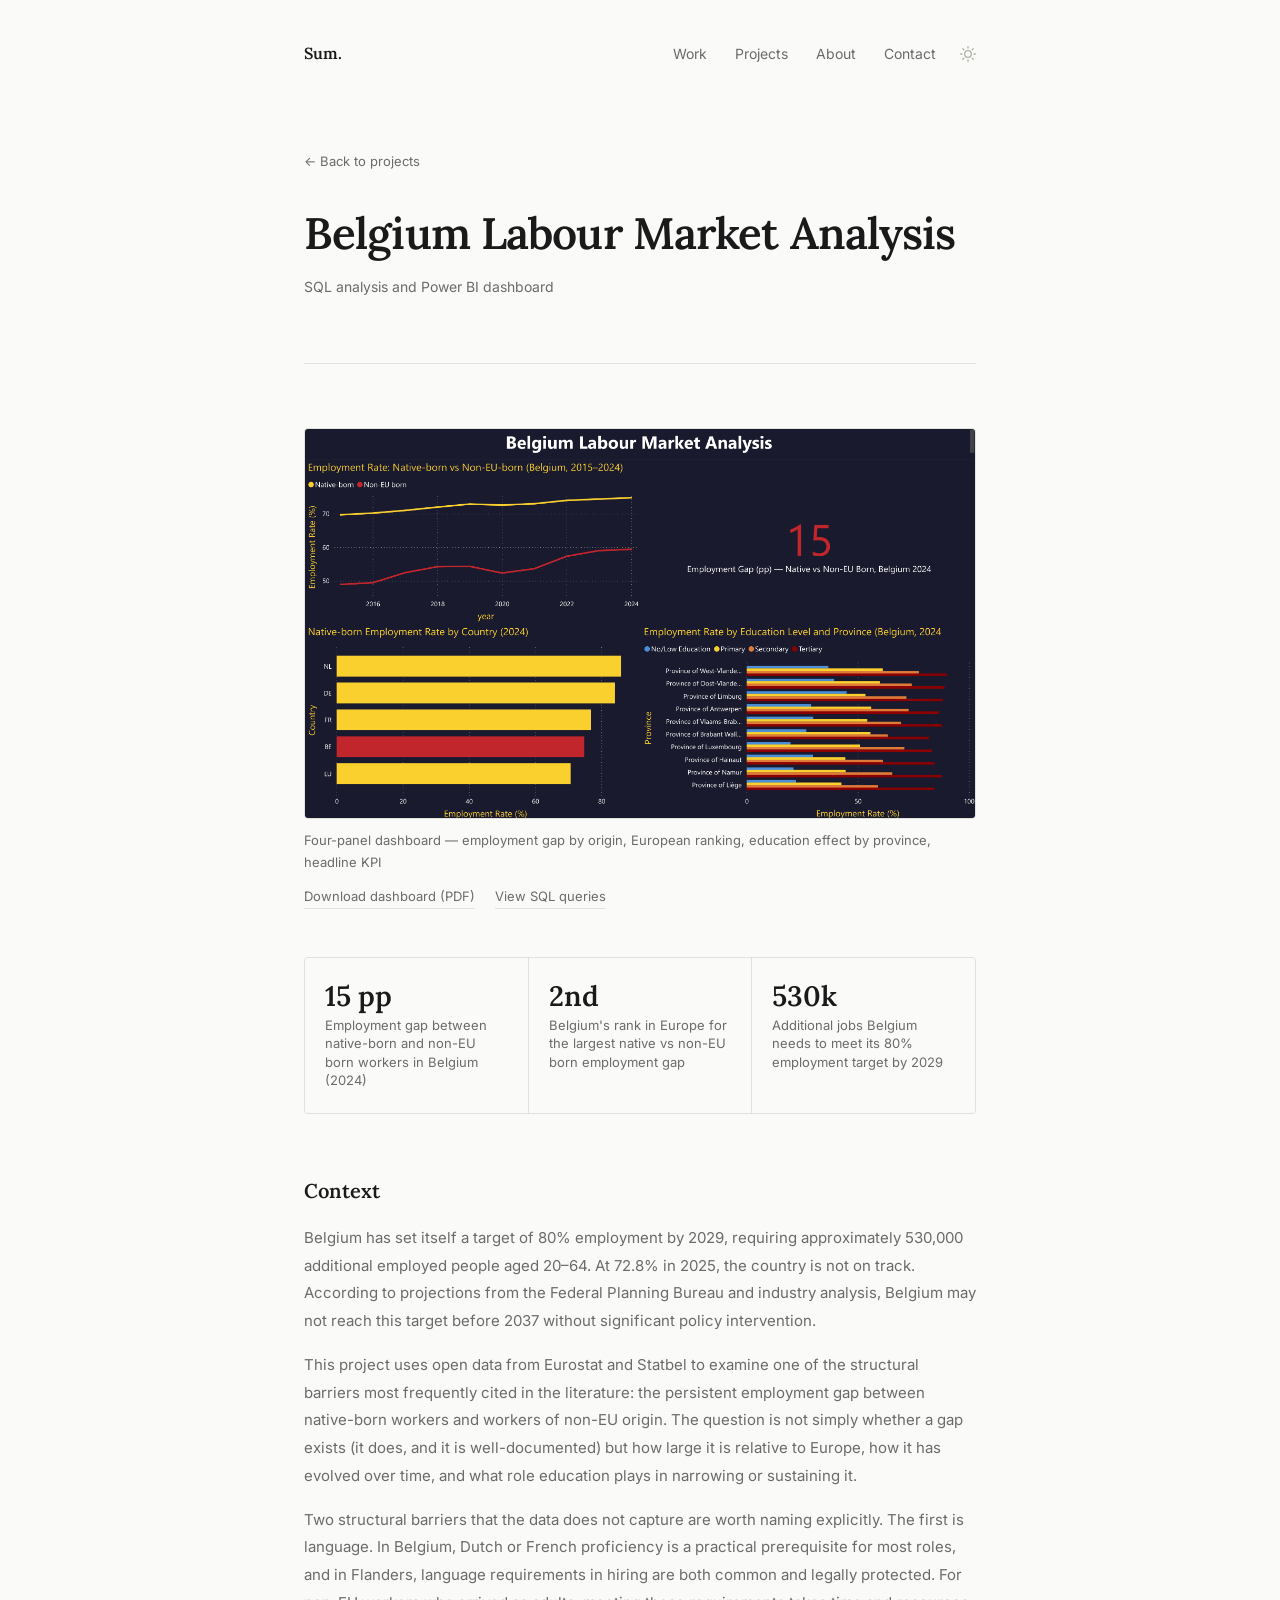
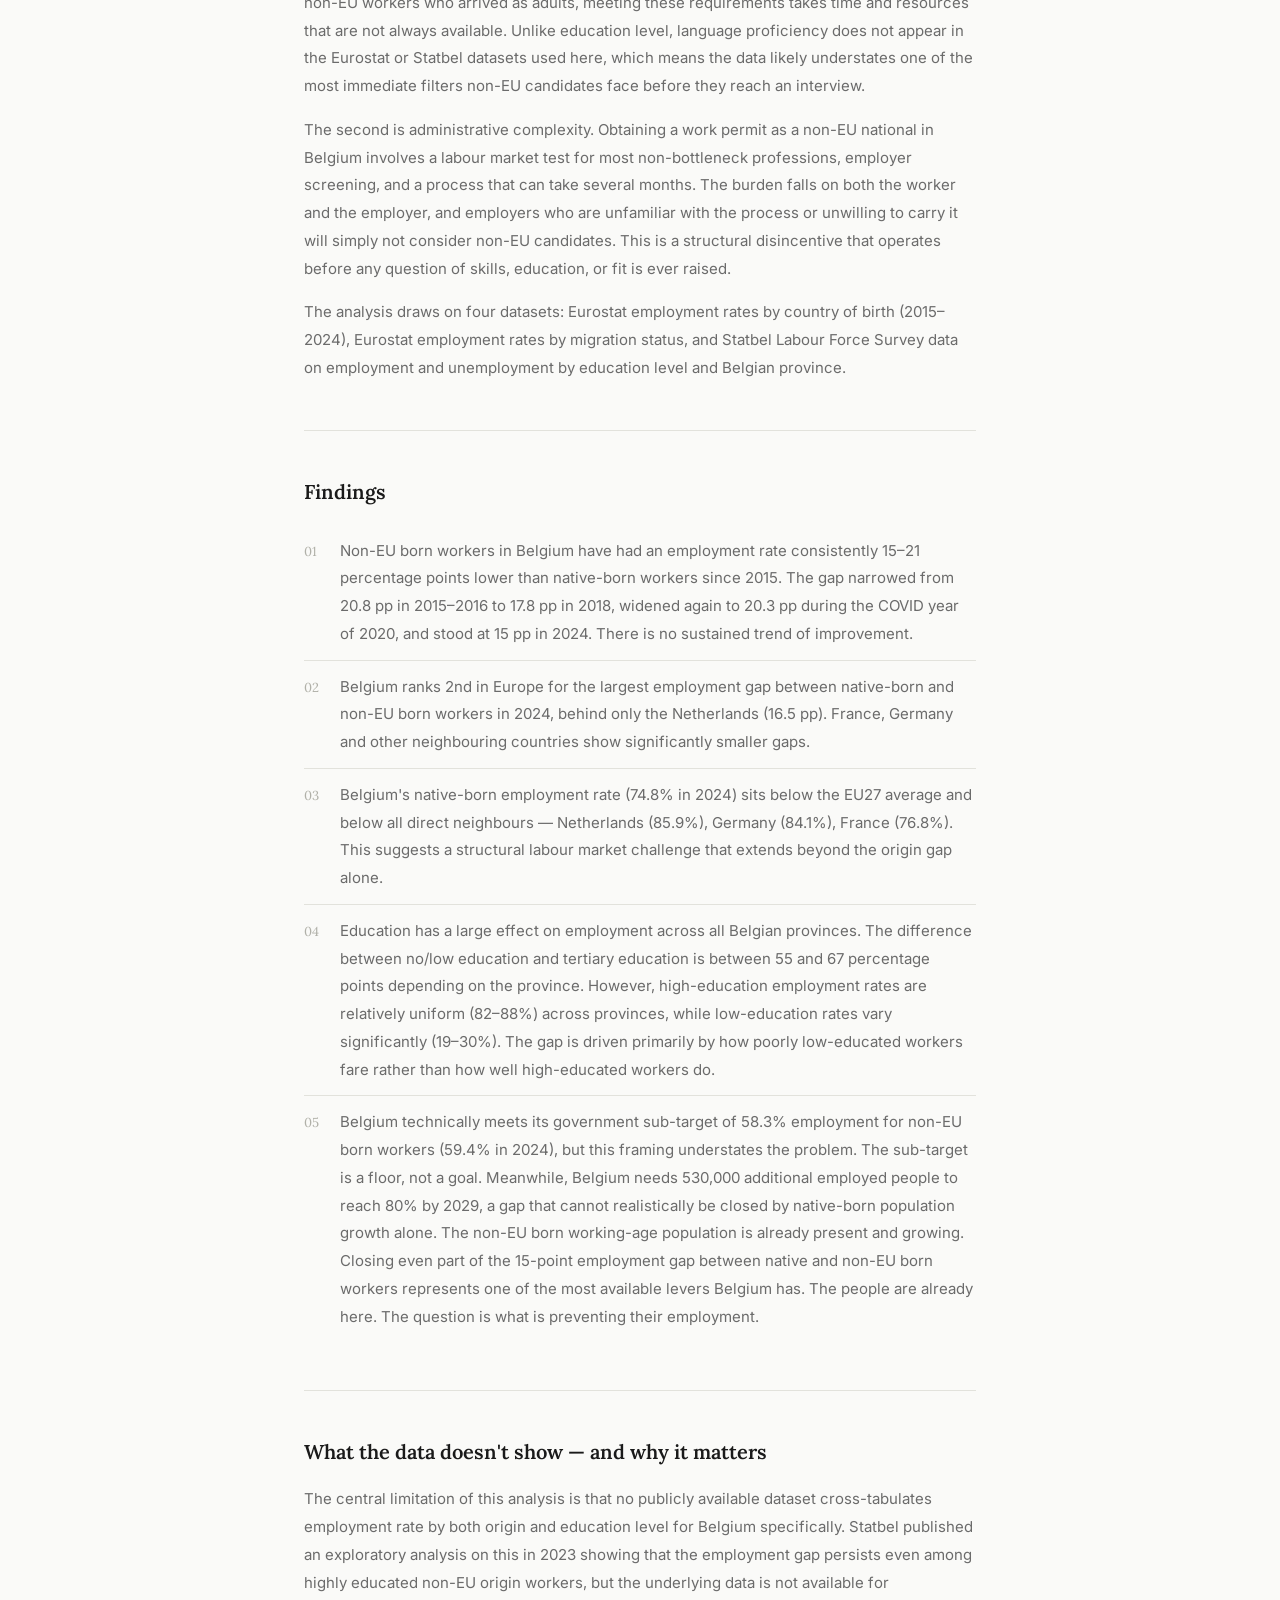
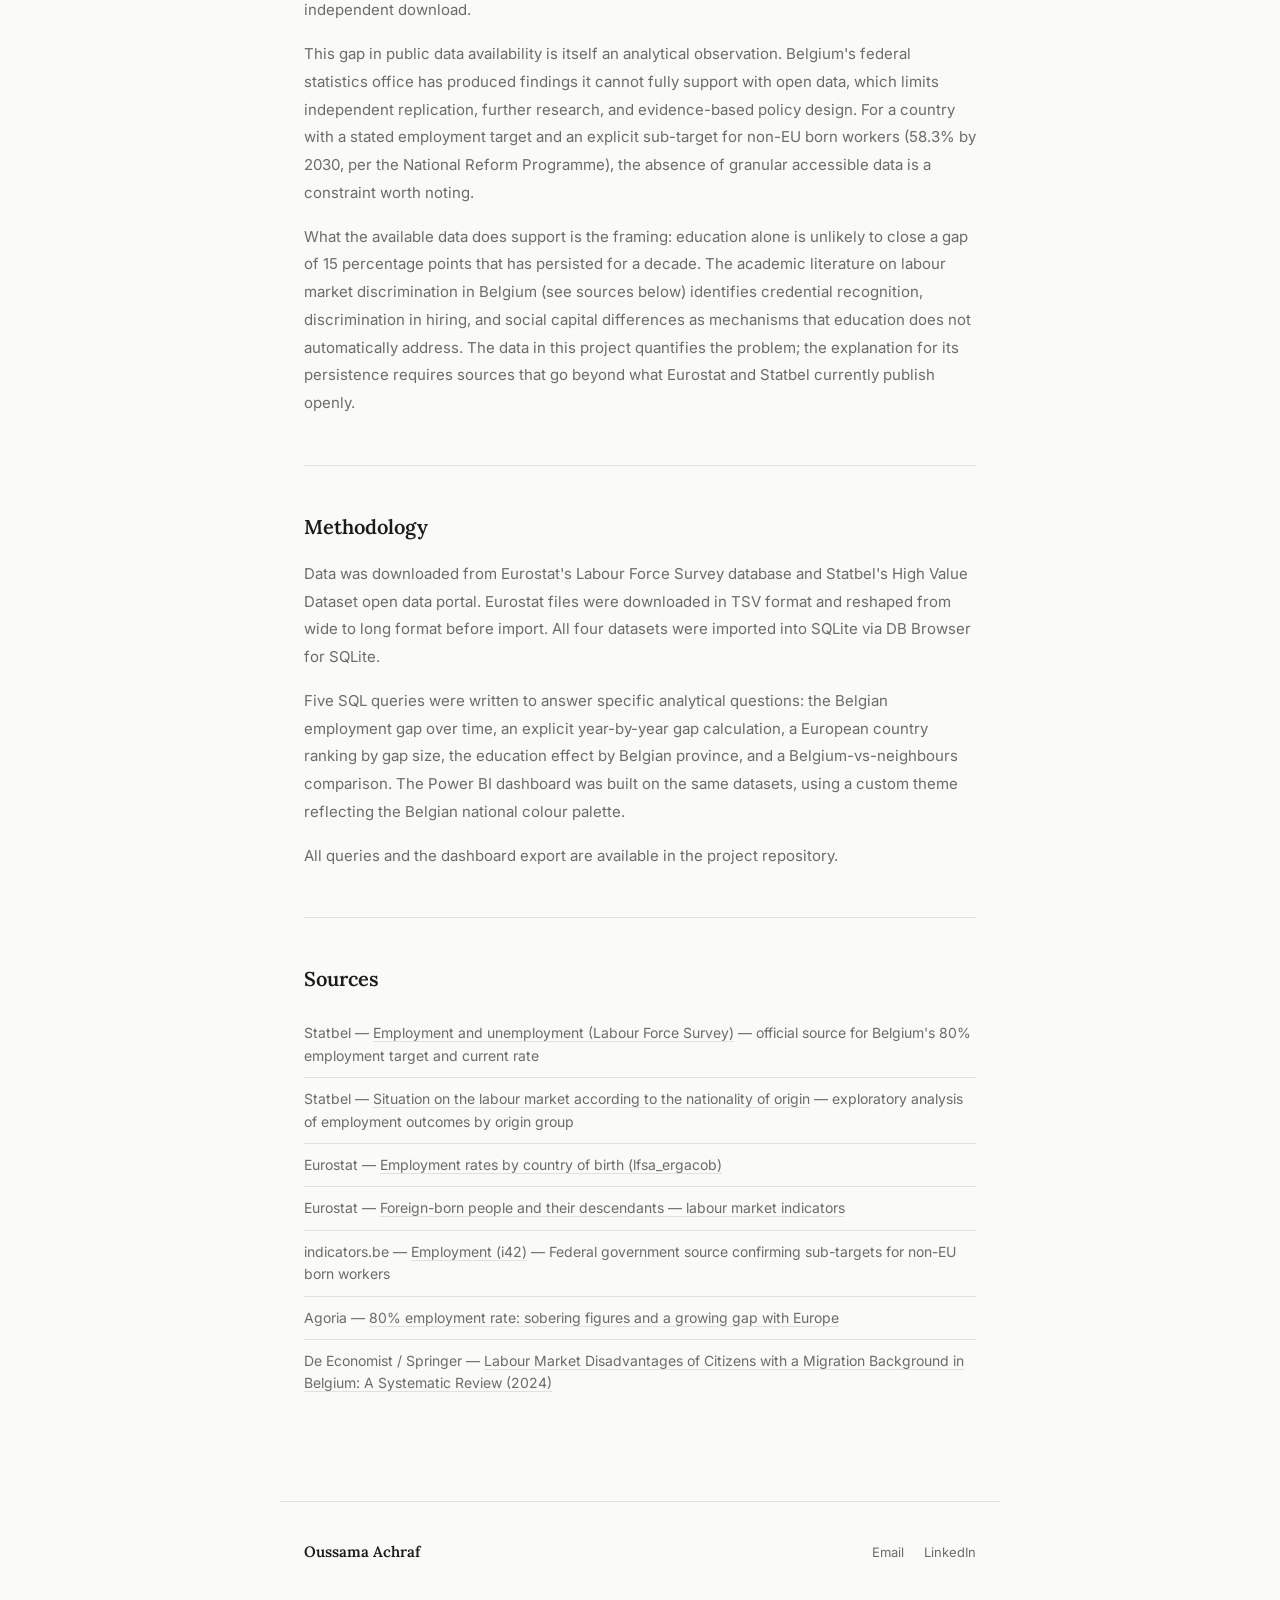
==== commit bf9131e2: "Remove Python reference from methodology Co-Authored-By: Claude Sonnet 4.6 <noreply@anthropic.com>" ====
--- a/labour-market-analysis.html
+++ b/labour-market-analysis.html
@@ -461,7 +461,7 @@
 
     <div class="analysis-section">
       <h2 class="analysis-h2">Methodology</h2>
-      <p>Data was downloaded from Eurostat's Labour Force Survey database and Statbel's High Value Dataset open data portal. Eurostat files were downloaded in TSV format and reshaped from wide to long format using Python before import. All four datasets were imported into SQLite via DB Browser for SQLite.</p>
+      <p>Data was downloaded from Eurostat's Labour Force Survey database and Statbel's High Value Dataset open data portal. Eurostat files were downloaded in TSV format and reshaped from wide to long format before import. All four datasets were imported into SQLite via DB Browser for SQLite.</p>
       <p>Five SQL queries were written to answer specific analytical questions: the Belgian employment gap over time, an explicit year-by-year gap calculation, a European country ranking by gap size, the education effect by Belgian province, and a Belgium-vs-neighbours comparison. The Power BI dashboard was built on the same datasets, using a custom theme reflecting the Belgian national colour palette.</p>
       <p>All queries and the dashboard export are available in the project repository.</p>
     </div>
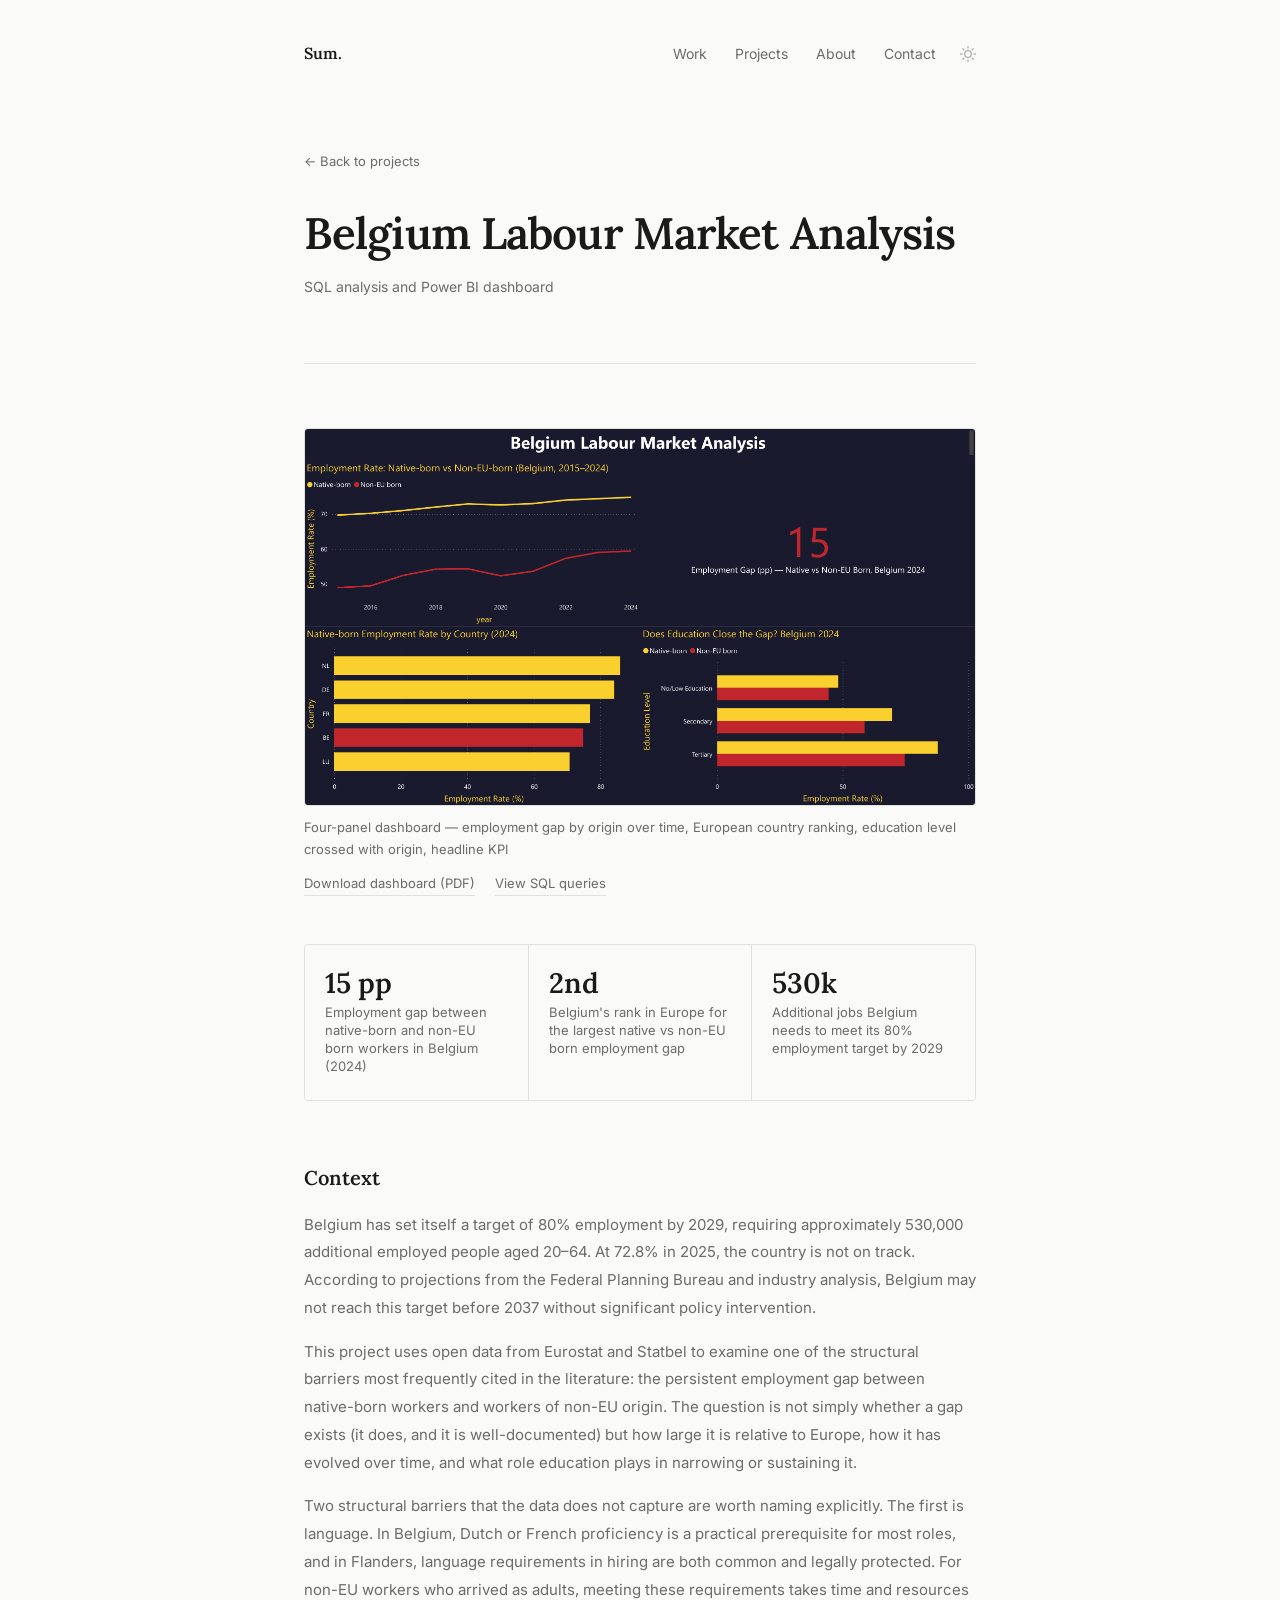
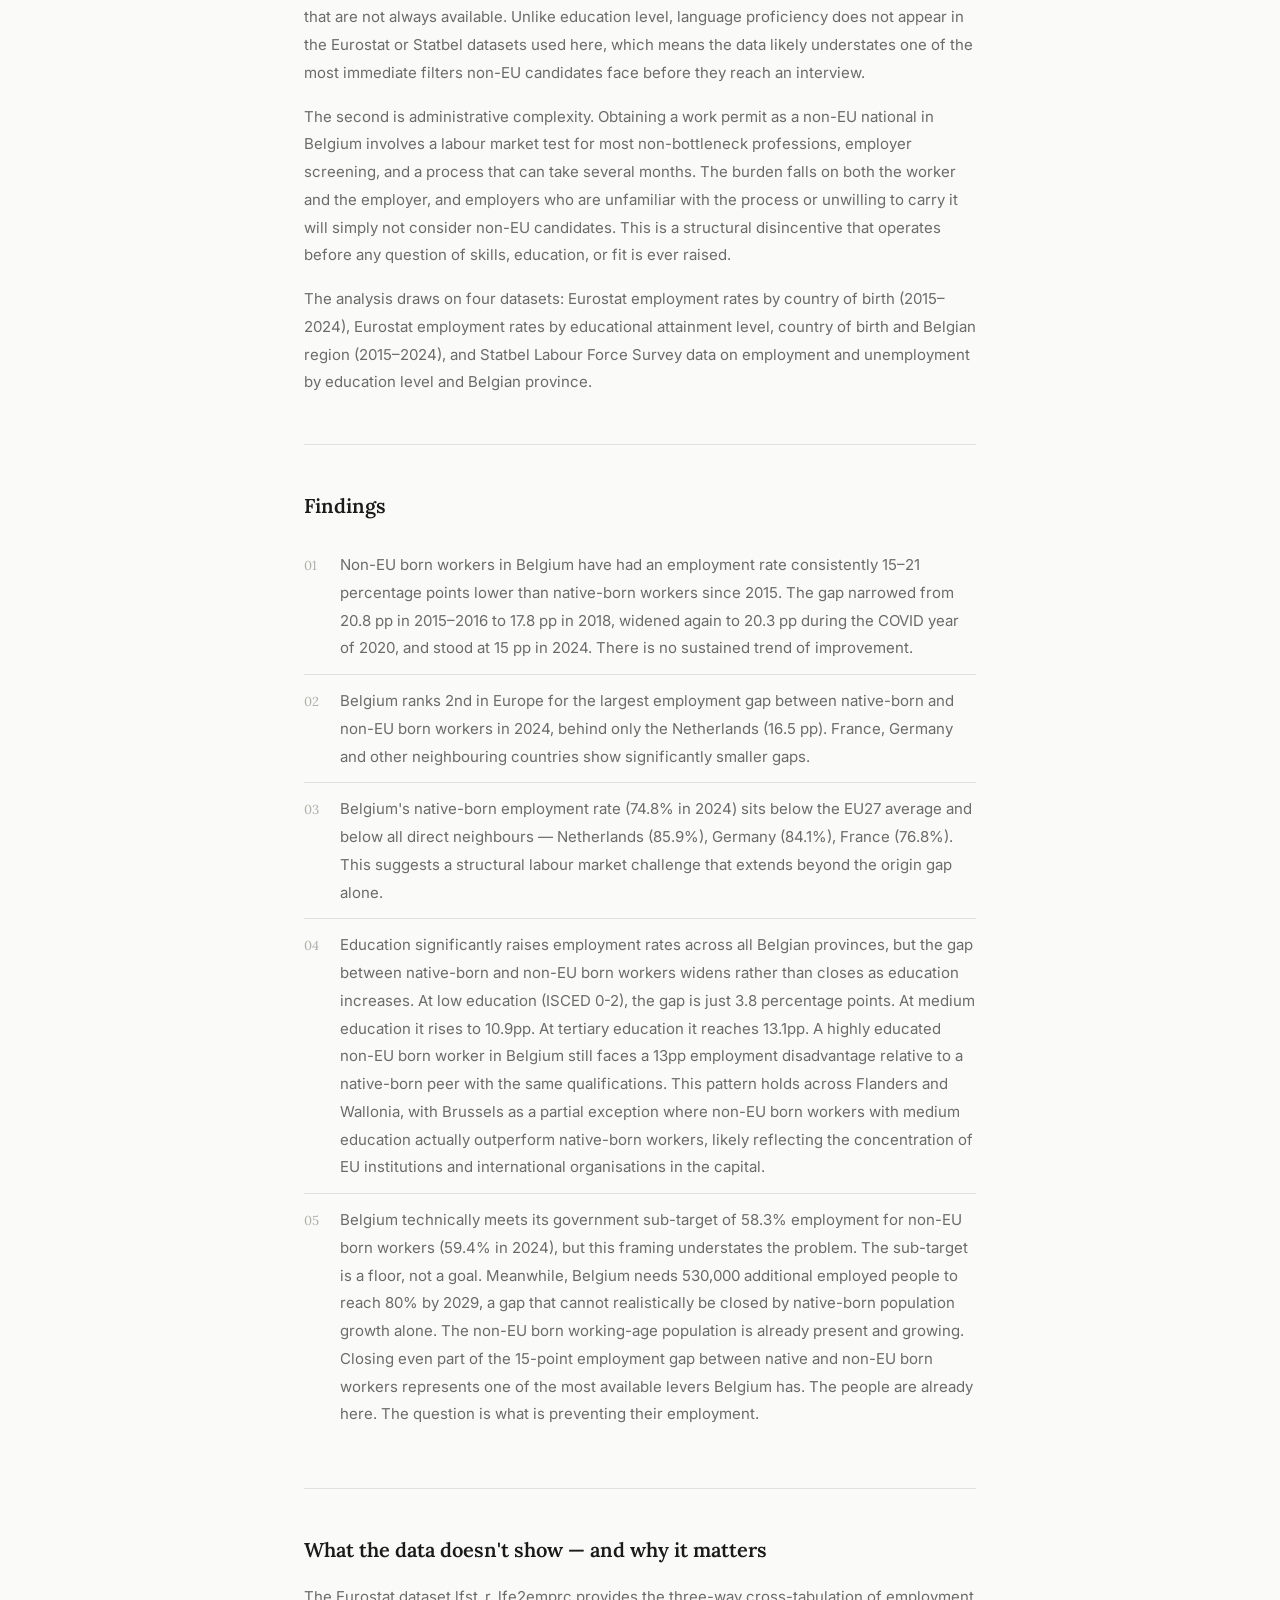
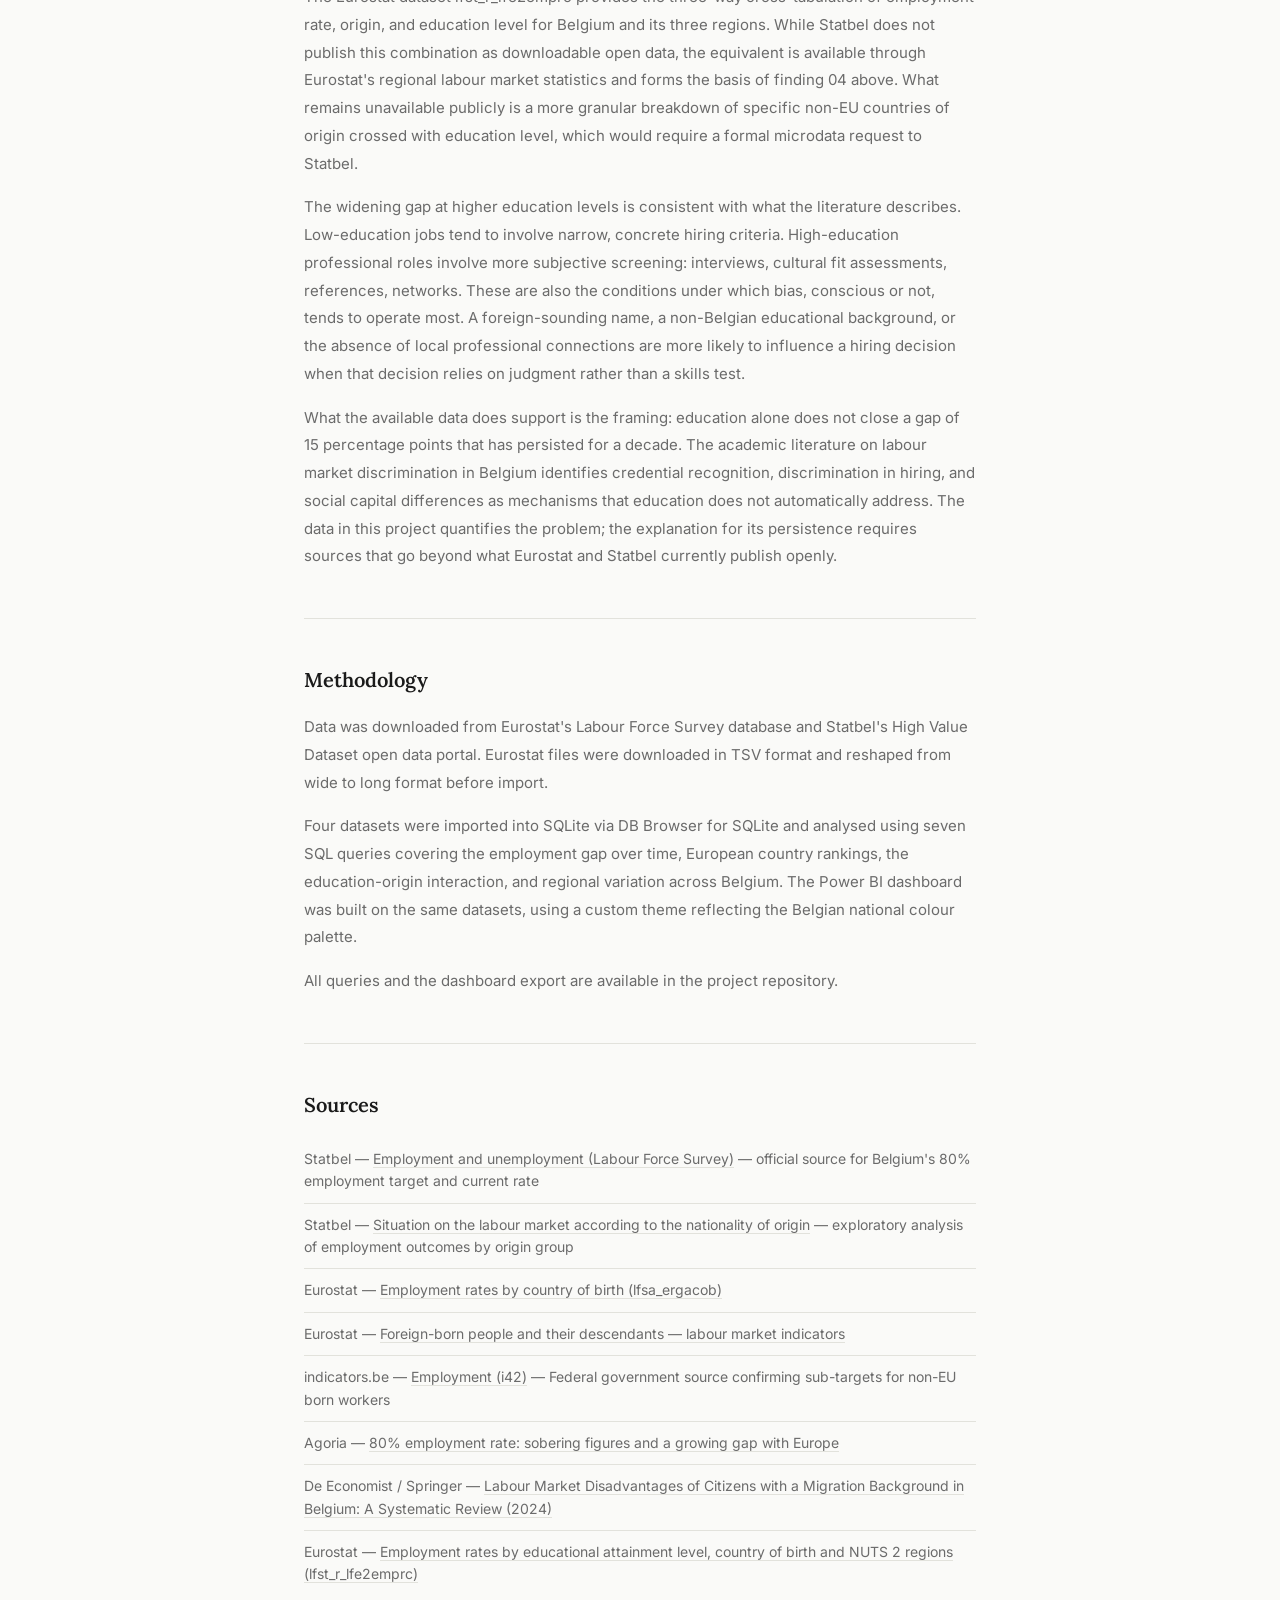
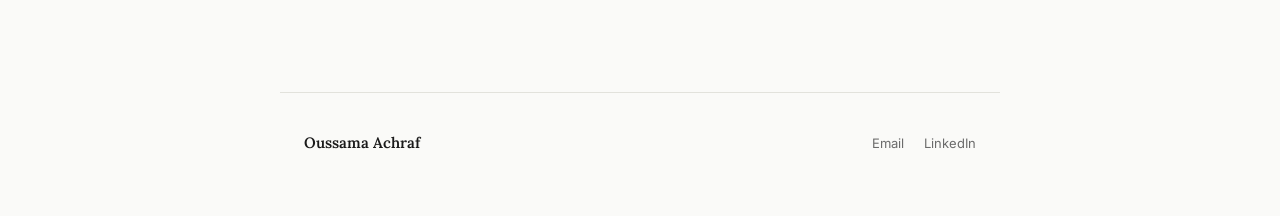
==== commit 08c035df: "Update analysis: new dataset, revised finding 04, expanded limitations section - Update Context to r" ====
--- a/labour-market-analysis.html
+++ b/labour-market-analysis.html
@@ -394,7 +394,7 @@
 
   <section class="dashboard-section">
     <a href="assets/images/belgium_labour_market_dashboard.png" target="_blank" rel="noopener"><img src="assets/images/belgium_labour_market_dashboard.png" alt="Power BI dashboard showing Belgium labour market analysis" class="dashboard-embed"></a>
-    <p class="dashboard-caption">Four-panel dashboard — employment gap by origin, European ranking, education effect by province, headline KPI</p>
+    <p class="dashboard-caption">Four-panel dashboard — employment gap by origin over time, European country ranking, education level crossed with origin, headline KPI</p>
     <div class="dashboard-actions">
       <a href="assets/documents/belgium_labour_market.pdf" download class="download-link">Download dashboard (PDF)</a>
       <a href="https://github.com/sumachraf/belgium-labour-market-analysis/blob/main/belgium_labour_market_queries.sql" target="_blank" rel="noopener" class="download-link">View SQL queries</a>
@@ -423,7 +423,7 @@
       <p>This project uses open data from Eurostat and Statbel to examine one of the structural barriers most frequently cited in the literature: the persistent employment gap between native-born workers and workers of non-EU origin. The question is not simply whether a gap exists (it does, and it is well-documented) but how large it is relative to Europe, how it has evolved over time, and what role education plays in narrowing or sustaining it.</p>
       <p>Two structural barriers that the data does not capture are worth naming explicitly. The first is language. In Belgium, Dutch or French proficiency is a practical prerequisite for most roles, and in Flanders, language requirements in hiring are both common and legally protected. For non-EU workers who arrived as adults, meeting these requirements takes time and resources that are not always available. Unlike education level, language proficiency does not appear in the Eurostat or Statbel datasets used here, which means the data likely understates one of the most immediate filters non-EU candidates face before they reach an interview.</p>
       <p>The second is administrative complexity. Obtaining a work permit as a non-EU national in Belgium involves a labour market test for most non-bottleneck professions, employer screening, and a process that can take several months. The burden falls on both the worker and the employer, and employers who are unfamiliar with the process or unwilling to carry it will simply not consider non-EU candidates. This is a structural disincentive that operates before any question of skills, education, or fit is ever raised.</p>
-      <p>The analysis draws on four datasets: Eurostat employment rates by country of birth (2015–2024), Eurostat employment rates by migration status, and Statbel Labour Force Survey data on employment and unemployment by education level and Belgian province.</p>
+      <p>The analysis draws on four datasets: Eurostat employment rates by country of birth (2015–2024), Eurostat employment rates by educational attainment level, country of birth and Belgian region (2015–2024), and Statbel Labour Force Survey data on employment and unemployment by education level and Belgian province.</p>
     </div>
 
     <div class="analysis-section">
@@ -443,7 +443,7 @@
         </li>
         <li>
           <span class="finding-number">04</span>
-          <span>Education has a large effect on employment across all Belgian provinces. The difference between no/low education and tertiary education is between 55 and 67 percentage points depending on the province. However, high-education employment rates are relatively uniform (82–88%) across provinces, while low-education rates vary significantly (19–30%). The gap is driven primarily by how poorly low-educated workers fare rather than how well high-educated workers do.</span>
+          <span>Education significantly raises employment rates across all Belgian provinces, but the gap between native-born and non-EU born workers widens rather than closes as education increases. At low education (ISCED 0-2), the gap is just 3.8 percentage points. At medium education it rises to 10.9pp. At tertiary education it reaches 13.1pp. A highly educated non-EU born worker in Belgium still faces a 13pp employment disadvantage relative to a native-born peer with the same qualifications. This pattern holds across Flanders and Wallonia, with Brussels as a partial exception where non-EU born workers with medium education actually outperform native-born workers, likely reflecting the concentration of EU institutions and international organisations in the capital.</span>
         </li>
         <li>
           <span class="finding-number">05</span>
@@ -454,15 +454,15 @@
 
     <div class="analysis-section">
       <h2 class="analysis-h2">What the data doesn't show — and why it matters</h2>
-      <p>The central limitation of this analysis is that no publicly available dataset cross-tabulates employment rate by both origin and education level for Belgium specifically. Statbel published an exploratory analysis on this in 2023 showing that the employment gap persists even among highly educated non-EU origin workers, but the underlying data is not available for independent download.</p>
-      <p>This gap in public data availability is itself an analytical observation. Belgium's federal statistics office has produced findings it cannot fully support with open data, which limits independent replication, further research, and evidence-based policy design. For a country with a stated employment target and an explicit sub-target for non-EU born workers (58.3% by 2030, per the National Reform Programme), the absence of granular accessible data is a constraint worth noting.</p>
-      <p>What the available data does support is the framing: education alone is unlikely to close a gap of 15 percentage points that has persisted for a decade. The academic literature on labour market discrimination in Belgium (see sources below) identifies credential recognition, discrimination in hiring, and social capital differences as mechanisms that education does not automatically address. The data in this project quantifies the problem; the explanation for its persistence requires sources that go beyond what Eurostat and Statbel currently publish openly.</p>
+      <p>The Eurostat dataset lfst_r_lfe2emprc provides the three-way cross-tabulation of employment rate, origin, and education level for Belgium and its three regions. While Statbel does not publish this combination as downloadable open data, the equivalent is available through Eurostat's regional labour market statistics and forms the basis of finding 04 above. What remains unavailable publicly is a more granular breakdown of specific non-EU countries of origin crossed with education level, which would require a formal microdata request to Statbel.</p>
+      <p>The widening gap at higher education levels is consistent with what the literature describes. Low-education jobs tend to involve narrow, concrete hiring criteria. High-education professional roles involve more subjective screening: interviews, cultural fit assessments, references, networks. These are also the conditions under which bias, conscious or not, tends to operate most. A foreign-sounding name, a non-Belgian educational background, or the absence of local professional connections are more likely to influence a hiring decision when that decision relies on judgment rather than a skills test.</p>
+      <p>What the available data does support is the framing: education alone does not close a gap of 15 percentage points that has persisted for a decade. The academic literature on labour market discrimination in Belgium identifies credential recognition, discrimination in hiring, and social capital differences as mechanisms that education does not automatically address. The data in this project quantifies the problem; the explanation for its persistence requires sources that go beyond what Eurostat and Statbel currently publish openly.</p>
     </div>
 
     <div class="analysis-section">
       <h2 class="analysis-h2">Methodology</h2>
-      <p>Data was downloaded from Eurostat's Labour Force Survey database and Statbel's High Value Dataset open data portal. Eurostat files were downloaded in TSV format and reshaped from wide to long format before import. All four datasets were imported into SQLite via DB Browser for SQLite.</p>
-      <p>Five SQL queries were written to answer specific analytical questions: the Belgian employment gap over time, an explicit year-by-year gap calculation, a European country ranking by gap size, the education effect by Belgian province, and a Belgium-vs-neighbours comparison. The Power BI dashboard was built on the same datasets, using a custom theme reflecting the Belgian national colour palette.</p>
+      <p>Data was downloaded from Eurostat's Labour Force Survey database and Statbel's High Value Dataset open data portal. Eurostat files were downloaded in TSV format and reshaped from wide to long format before import.</p>
+      <p>Four datasets were imported into SQLite via DB Browser for SQLite and analysed using seven SQL queries covering the employment gap over time, European country rankings, the education-origin interaction, and regional variation across Belgium. The Power BI dashboard was built on the same datasets, using a custom theme reflecting the Belgian national colour palette.</p>
       <p>All queries and the dashboard export are available in the project repository.</p>
     </div>
 
@@ -476,6 +476,7 @@
         <li>indicators.be — <a href="https://indicators.be/en/i/G08_EMP/Employment_(i42)" target="_blank" rel="noopener">Employment (i42)</a> — Federal government source confirming sub-targets for non-EU born workers</li>
         <li>Agoria — <a href="https://www.agoria.be/en/services/expertise/talent/be-the-change/80-employment-rate-sobering-figures-and-a-growing-gap-with-europe" target="_blank" rel="noopener">80% employment rate: sobering figures and a growing gap with Europe</a></li>
         <li>De Economist / Springer — <a href="https://link.springer.com/article/10.1007/s10645-024-09443-5" target="_blank" rel="noopener">Labour Market Disadvantages of Citizens with a Migration Background in Belgium: A Systematic Review (2024)</a></li>
+        <li>Eurostat — <a href="https://ec.europa.eu/eurostat/databrowser/view/lfst_r_lfe2emprc/default/table?lang=en" target="_blank" rel="noopener">Employment rates by educational attainment level, country of birth and NUTS 2 regions (lfst_r_lfe2emprc)</a></li>
       </ul>
     </div>
   </article>
